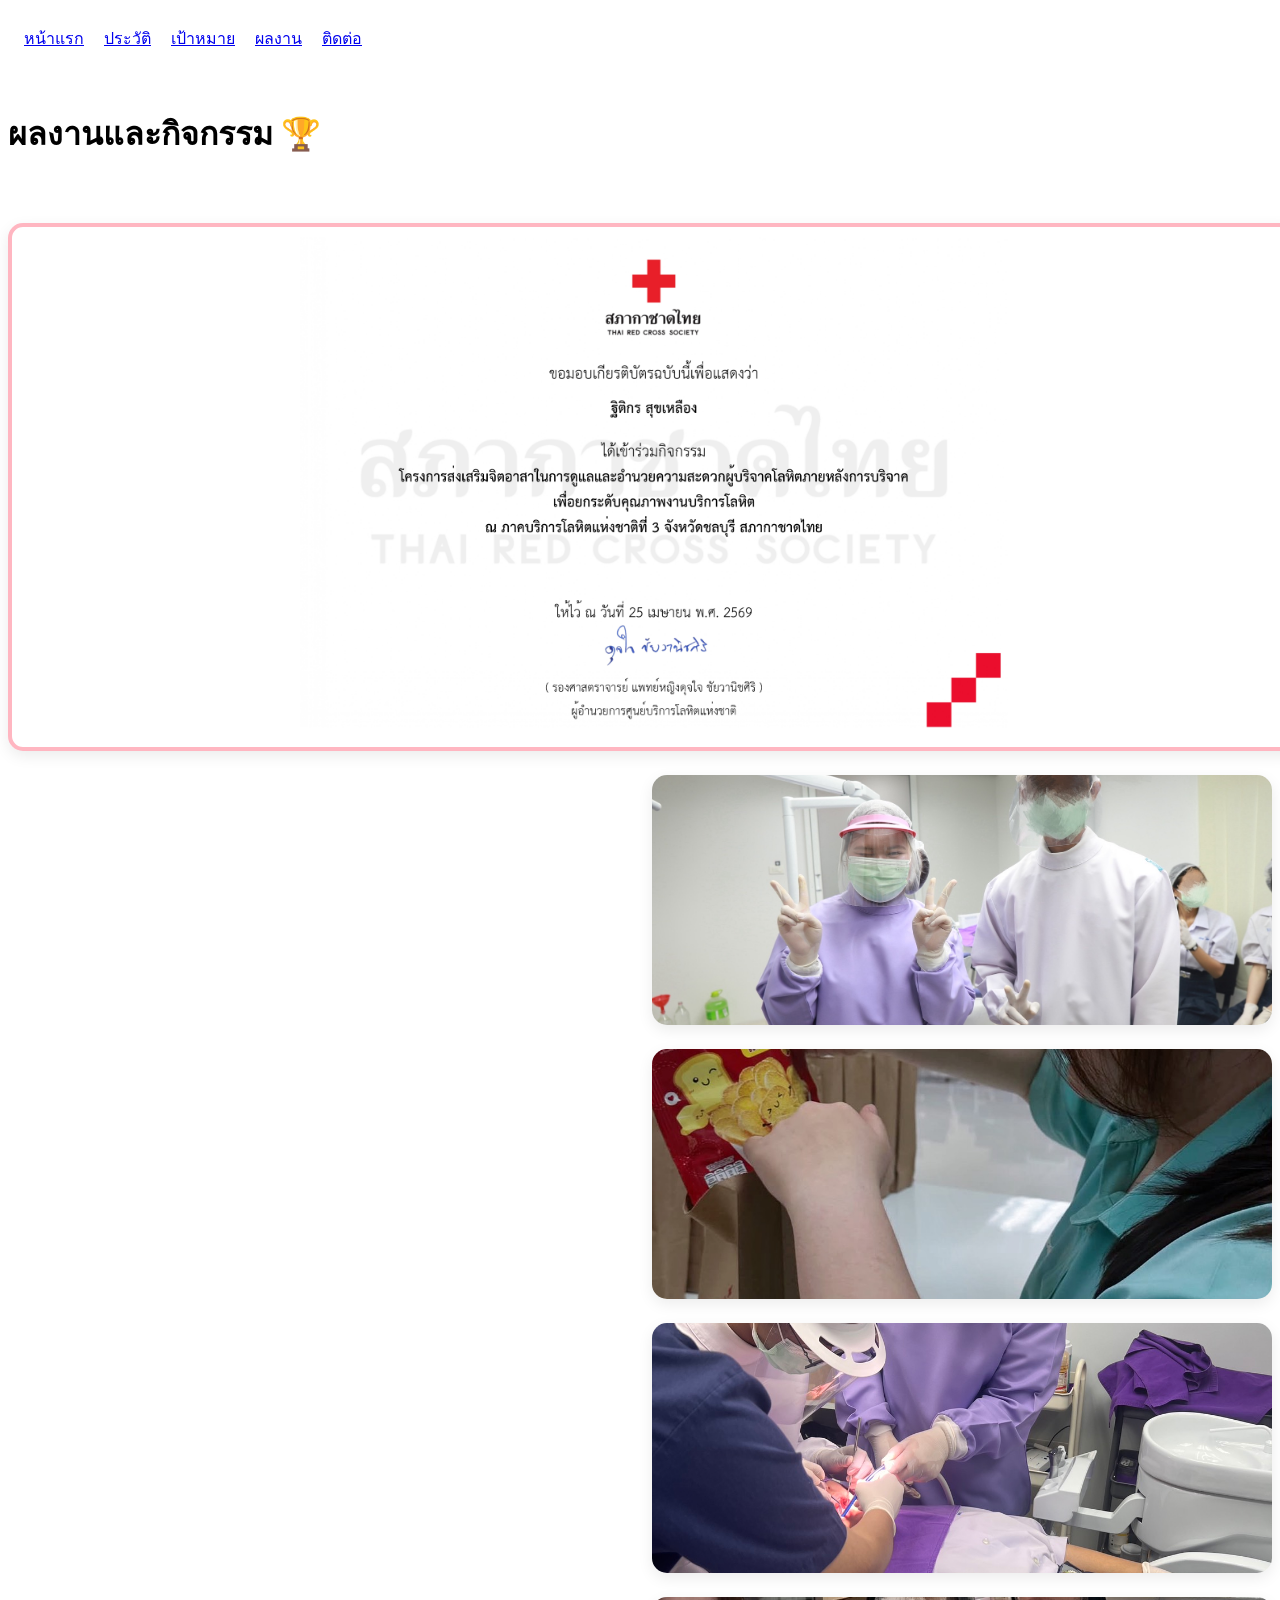
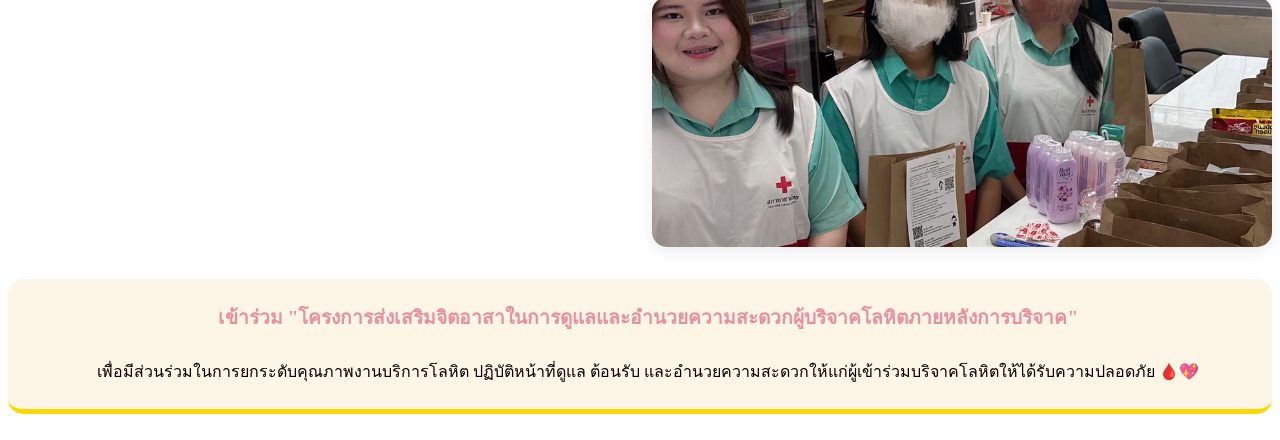
==== portfolio.html @ c0fe03cd "Update portfolio.html" ====
<!DOCTYPE html>
<html lang="th">
<head>
    <meta charset="UTF-8">
    <meta name="viewport" content="width=device-width, initial-scale=1.0">
    <title>Portfolio - ผลงาน</title>
    <link rel="stylesheet" href="style.css">
</head>
<body>
    
<nav>
    <a href="index.html" id="nav-index">หน้าแรก</a>
    <a href="profile.html" id="nav-profile">ประวัติ</a>
    <a href="goals.html" id="nav-goals">เป้าหมาย</a>
    <a href="portfolio.html" id="nav-portfolio">ผลงาน</a>
    <a href="contact.html" id="nav-contact">ติดต่อ</a>
</nav>
<script>
    const currentPage = window.location.pathname.split("/").pop() || "index.html";
    if(currentPage.includes("index")) document.getElementById("nav-index").classList.add("active");
    if(currentPage.includes("profile")) document.getElementById("nav-profile").classList.add("active");
    if(currentPage.includes("goals")) document.getElementById("nav-goals").classList.add("active");
    if(currentPage.includes("portfolio")) document.getElementById("nav-portfolio").classList.add("active");
    if(currentPage.includes("contact")) document.getElementById("nav-contact").classList.add("active");
</script>

    <div class="container animate-pop">
        
<h1 class="animate-fade-up">ผลงานและกิจกรรม 🏆</h1>
<div class="gallery">
    <!-- เน้นภาพเกียรติบัตรโดยใช้ class cert-img -->
    <img src="ฐิติกร สุขเหลือง.jpg" alt="Certificate" class="animate-fade-up delay-1 cert-img" title="เกียรติบัตร">
    
    <img src="S__42901515_0.jpg" alt="Work 2" class="animate-fade-up delay-2">
    <img src="S__42901516_0.jpg" alt="Work 3" class="animate-fade-up delay-3">
    <img src="S__42901517_0.jpg" alt="Work 4" class="animate-fade-up delay-4">
    <img src="S__42901513.jpg" alt="Work 4" class="animate-fade-up delay-4">
</div>

<div class="desc-box animate-fade-up delay-4">
    <strong style="color: #e88fa1; font-size: 1.2rem;">เข้าร่วม "โครงการส่งเสริมจิตอาสาในการดูแลและอำนวยความสะดวกผู้บริจาคโลหิตภายหลังการบริจาค"</strong><br><br>
    เพื่อมีส่วนร่วมในการยกระดับคุณภาพงานบริการโลหิต ปฏิบัติหน้าที่ดูแล ต้อนรับ และอำนวยความสะดวกให้แก่ผู้เข้าร่วมบริจาคโลหิตให้ได้รับความปลอดภัย 🩸💖
</div>

    </div>
</body>
</html>
---- style.css ----
/* Portfolio */
.gallery {
    display: grid;
    grid-template-columns: repeat(2, 1fr); /* ล็อคให้แบ่ง 2 คอลัมน์เท่ากัน */
    gap: 1.5rem;
    margin-bottom: 2rem;
}

.gallery img {
    width: 100%;
    height: 250px; /* ปรับความสูงคงที่เพื่อให้รูปในตาราง 4 ช่องเท่ากันสวยงาม */
    object-fit: cover;
    border-radius: 15px;
    transition: all 0.4s ease;
    box-shadow: 0 5px 15px rgba(0,0,0,0.08);
    cursor: pointer;
}

.gallery img:hover {
    transform: scale(1.05);
    z-index: 10;
    box-shadow: 0 15px 30px rgba(255, 182, 193, 0.4);
}

.desc-box {
    background: #fdf5e6;
    padding: 1.5rem;
    border-radius: 15px;
    text-align: center;
    line-height: 1.6;
    border-bottom: 5px solid #ffd700;
}

/* Certificate image highlight */
.cert-img {
    grid-column: 1 / -1; /* สั่งให้รูปเกียรติบัตรยืดกินพื้นที่เต็ม 2 คอลัมน์ด้านบน */
    height: auto !important;
    max-height: 500px;
    object-fit: contain !important;
    border: 4px solid #ffb6c1;
    background-color: #fff;
    padding: 10px;
}
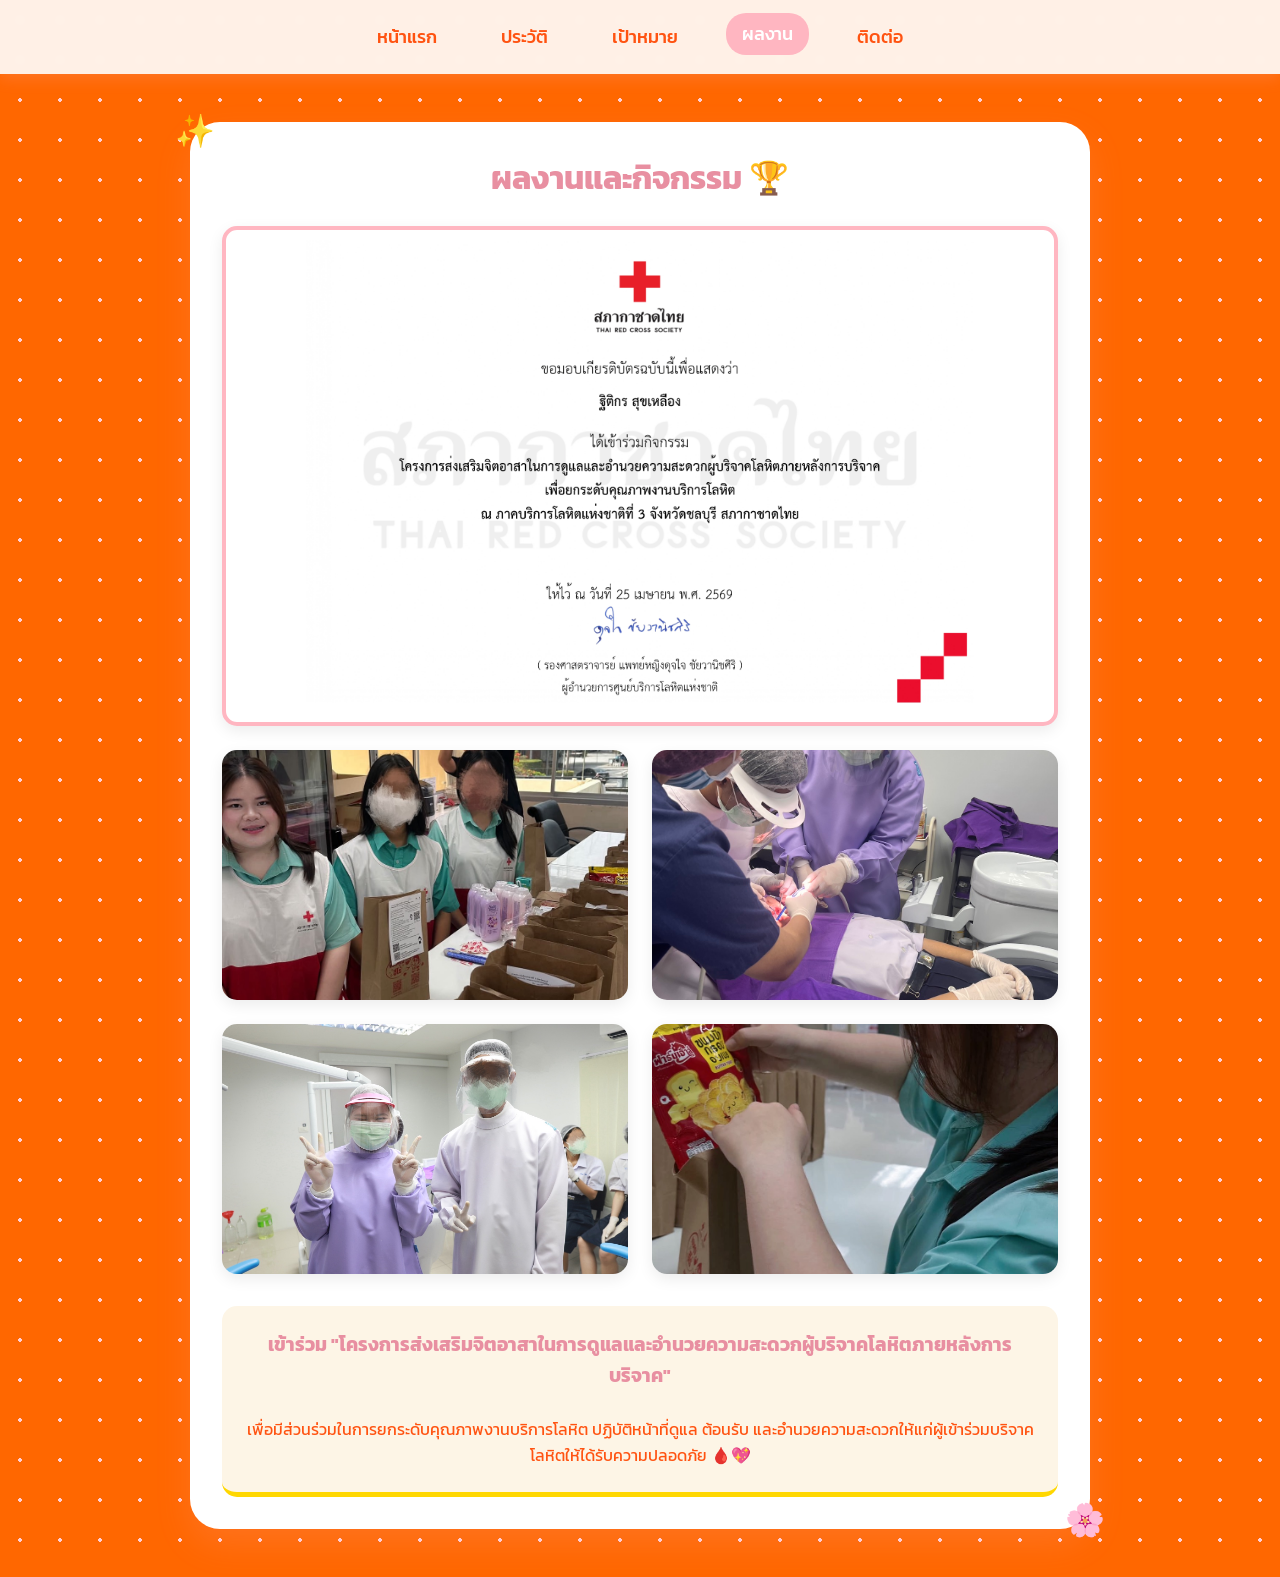
==== commit 6bd6fc12: "Update portfolio.html" ====
--- a/portfolio.html
+++ b/portfolio.html
@@ -1,47 +1,222 @@
 <!DOCTYPE html>
 <html lang="th">
 <head>
-    <meta charset="UTF-8">
-    <meta name="viewport" content="width=device-width, initial-scale=1.0">
-    <title>Portfolio - ผลงาน</title>
-    <link rel="stylesheet" href="style.css">
+    <meta charset="UTF-8">
+    <meta name="viewport" content="width=device-width, initial-scale=1.0">
+    <title>Portfolio - ผลงาน</title>
+    <style>
+        @import url('https://fonts.googleapis.com/css2?family=Kanit:wght@300;400;500;600&display=swap');
+
+        :root {
+            --bg-color: #ff6700;
+            --primary-color: #ffb6c1;
+            --text-color: #ff5311;
+            --card-bg: #ffffff;
+        }
+
+        * {
+            margin: 0;
+            padding: 0;
+            box-sizing: border-box;
+            font-family: 'Kanit', sans-serif;
+        }
+
+        body {
+            background-color: var(--bg-color);
+            color: var(--text-color);
+            display: flex;
+            flex-direction: column;
+            min-height: 100vh;
+            overflow-x: hidden;
+            background-image: radial-gradient(#ffced6 2px, transparent 2px);
+            background-size: 40px 40px;
+        }
+
+        /* Navigation */
+        nav {
+            background-color: rgba(255, 255, 255, 0.9);
+            padding: 1rem 0;
+            position: sticky;
+            top: 0;
+            z-index: 100;
+            box-shadow: 0 4px 15px rgba(255, 182, 193, 0.2);
+            display: flex;
+            justify-content: center;
+            gap: 2rem;
+            backdrop-filter: blur(5px);
+        }
+
+        nav a {
+            text-decoration: none;
+            color: var(--text-color);
+            font-weight: 500;
+            font-size: 1.1rem;
+            padding: 0.5rem 1rem;
+            border-radius: 20px;
+            transition: all 0.3s ease;
+            position: relative;
+        }
+
+        nav a:hover, nav a.active {
+            background-color: var(--primary-color);
+            color: white;
+            transform: translateY(-3px);
+        }
+
+        /* Animations */
+        @keyframes fadeInUp {
+            from { opacity: 0; transform: translateY(30px); }
+            to { opacity: 1; transform: translateY(0); }
+        }
+
+        @keyframes float {
+            0% { transform: translateY(0px); }
+            50% { transform: translateY(-15px); }
+            100% { transform: translateY(0px); }
+        }
+
+        @keyframes popIn {
+            0% { opacity: 0; transform: scale(0.8); }
+            100% { opacity: 1; transform: scale(1); }
+        }
+
+        .animate-fade-up {
+            animation: fadeInUp 1s ease-out forwards;
+            opacity: 0;
+        }
+
+        .animate-pop {
+            animation: popIn 0.8s cubic-bezier(0.175, 0.885, 0.32, 1.275) forwards;
+            opacity: 0;
+        }
+
+        .delay-1 { animation-delay: 0.2s; }
+        .delay-2 { animation-delay: 0.4s; }
+        .delay-3 { animation-delay: 0.6s; }
+        .delay-4 { animation-delay: 0.8s; }
+
+        /* Main Container */
+        .container {
+            max-width: 900px;
+            margin: 3rem auto;
+            padding: 2rem;
+            background: var(--card-bg);
+            border-radius: 30px;
+            box-shadow: 0 15px 35px rgba(255, 182, 193, 0.15);
+            flex-grow: 1;
+            position: relative;
+        }
+
+        .container::before {
+            content: '✨';
+            position: absolute;
+            top: -15px;
+            left: -15px;
+            font-size: 2rem;
+            animation: float 3s infinite;
+        }
+
+        .container::after {
+            content: '🌸';
+            position: absolute;
+            bottom: -15px;
+            right: -15px;
+            font-size: 2rem;
+            animation: float 3s infinite reverse;
+        }
+
+        h1 {
+            color: #e88fa1;
+            margin-bottom: 1.5rem;
+            text-align: center;
+        }
+
+        /* Portfolio Gallery - 2 Columns */
+        .gallery {
+            display: grid;
+            grid-template-columns: repeat(2, 1fr);
+            gap: 1.5rem;
+            margin-bottom: 2rem;
+        }
+
+        .gallery img {
+            width: 100%;
+            height: 250px;
+            object-fit: cover;
+            border-radius: 15px;
+            transition: all 0.4s ease;
+            box-shadow: 0 5px 15px rgba(0,0,0,0.08);
+            cursor: pointer;
+        }
+
+        .gallery img:hover {
+            transform: scale(1.05);
+            z-index: 10;
+            box-shadow: 0 15px 30px rgba(255, 182, 193, 0.4);
+        }
+
+        /* Certificate Top Image */
+        .cert-img {
+            grid-column: 1 / -1;
+            height: auto !important;
+            max-height: 500px;
+            object-fit: contain !important;
+            border: 4px solid #ffb6c1;
+            background-color: #fff;
+            padding: 10px;
+        }
+
+        .desc-box {
+            background: #fdf5e6;
+            padding: 1.5rem;
+            border-radius: 15px;
+            text-align: center;
+            line-height: 1.6;
+            border-bottom: 5px solid #ffd700;
+        }
+    </style>
 </head>
 <body>
-    
+    
 <nav>
-    <a href="index.html" id="nav-index">หน้าแรก</a>
-    <a href="profile.html" id="nav-profile">ประวัติ</a>
-    <a href="goals.html" id="nav-goals">เป้าหมาย</a>
-    <a href="portfolio.html" id="nav-portfolio">ผลงาน</a>
-    <a href="contact.html" id="nav-contact">ติดต่อ</a>
+    <a href="index.html" id="nav-index">หน้าแรก</a>
+    <a href="profile.html" id="nav-profile">ประวัติ</a>
+    <a href="goals.html" id="nav-goals">เป้าหมาย</a>
+    <a href="portfolio.html" id="nav-portfolio">ผลงาน</a>
+    <a href="contact.html" id="nav-contact">ติดต่อ</a>
 </nav>
 <script>
-    const currentPage = window.location.pathname.split("/").pop() || "index.html";
-    if(currentPage.includes("index")) document.getElementById("nav-index").classList.add("active");
-    if(currentPage.includes("profile")) document.getElementById("nav-profile").classList.add("active");
-    if(currentPage.includes("goals")) document.getElementById("nav-goals").classList.add("active");
-    if(currentPage.includes("portfolio")) document.getElementById("nav-portfolio").classList.add("active");
-    if(currentPage.includes("contact")) document.getElementById("nav-contact").classList.add("active");
+    const currentPage = window.location.pathname.split("/").pop() || "index.html";
+    if(currentPage.includes("index")) document.getElementById("nav-index").classList.add("active");
+    if(currentPage.includes("profile")) document.getElementById("nav-profile").classList.add("active");
+    if(currentPage.includes("goals")) document.getElementById("nav-goals").classList.add("active");
+    if(currentPage.includes("portfolio")) document.getElementById("nav-portfolio").classList.add("active");
+    if(currentPage.includes("contact")) document.getElementById("nav-contact").classList.add("active");
 </script>
 
-    <div class="container animate-pop">
-        
-<h1 class="animate-fade-up">ผลงานและกิจกรรม 🏆</h1>
-<div class="gallery">
-    <!-- เน้นภาพเกียรติบัตรโดยใช้ class cert-img -->
-    <img src="ฐิติกร สุขเหลือง.jpg" alt="Certificate" class="animate-fade-up delay-1 cert-img" title="เกียรติบัตร">
-    
-    <img src="S__42901515_0.jpg" alt="Work 2" class="animate-fade-up delay-2">
-    <img src="S__42901516_0.jpg" alt="Work 3" class="animate-fade-up delay-3">
-    <img src="S__42901517_0.jpg" alt="Work 4" class="animate-fade-up delay-4">
-    <img src="S__42901513.jpg" alt="Work 4" class="animate-fade-up delay-4">
-</div>
-
-<div class="desc-box animate-fade-up delay-4">
-    <strong style="color: #e88fa1; font-size: 1.2rem;">เข้าร่วม "โครงการส่งเสริมจิตอาสาในการดูแลและอำนวยความสะดวกผู้บริจาคโลหิตภายหลังการบริจาค"</strong><br><br>
-    เพื่อมีส่วนร่วมในการยกระดับคุณภาพงานบริการโลหิต ปฏิบัติหน้าที่ดูแล ต้อนรับ และอำนวยความสะดวกให้แก่ผู้เข้าร่วมบริจาคโลหิตให้ได้รับความปลอดภัย 🩸💖
-</div>
-
-    </div>
+    <div class="container animate-pop">
+        <h1 class="animate-fade-up">ผลงานและกิจกรรม 🏆</h1>
+        <div class="gallery">
+            <!-- 1. เกียรติบัตร (แถวบนสุด กว้างเต็ม) -->
+            <img src="ฐิติกร สุขเหลือง.jpg" alt="Certificate" class="animate-fade-up delay-1 cert-img" title="เกียรติบัตร">
+            
+            <!-- 2. ซ้ายบน -->
+            <img src="S__42901513.jpg" alt="Work 1" class="animate-fade-up delay-2">
+            
+            <!-- 3. ขวาบน -->
+            <img src="S__42901517_0.jpg" alt="Work 2" class="animate-fade-up delay-3">
+            
+            <!-- 4. ซ้ายล่าง -->
+            <img src="S__42901515_0.jpg" alt="Work 3" class="animate-fade-up delay-4">
+            
+            <!-- 5. ขวาล่าง -->
+            <img src="S__42901516_0.jpg" alt="Work 4" class="animate-fade-up delay-4">
+        </div>
+
+        <div class="desc-box animate-fade-up delay-4">
+            <strong style="color: #e88fa1; font-size: 1.2rem;">เข้าร่วม "โครงการส่งเสริมจิตอาสาในการดูแลและอำนวยความสะดวกผู้บริจาคโลหิตภายหลังการบริจาค"</strong><br><br>
+            เพื่อมีส่วนร่วมในการยกระดับคุณภาพงานบริการโลหิต ปฏิบัติหน้าที่ดูแล ต้อนรับ และอำนวยความสะดวกให้แก่ผู้เข้าร่วมบริจาคโลหิตให้ได้รับความปลอดภัย 🩸💖
+        </div>
+    </div>
 </body>
 </html>
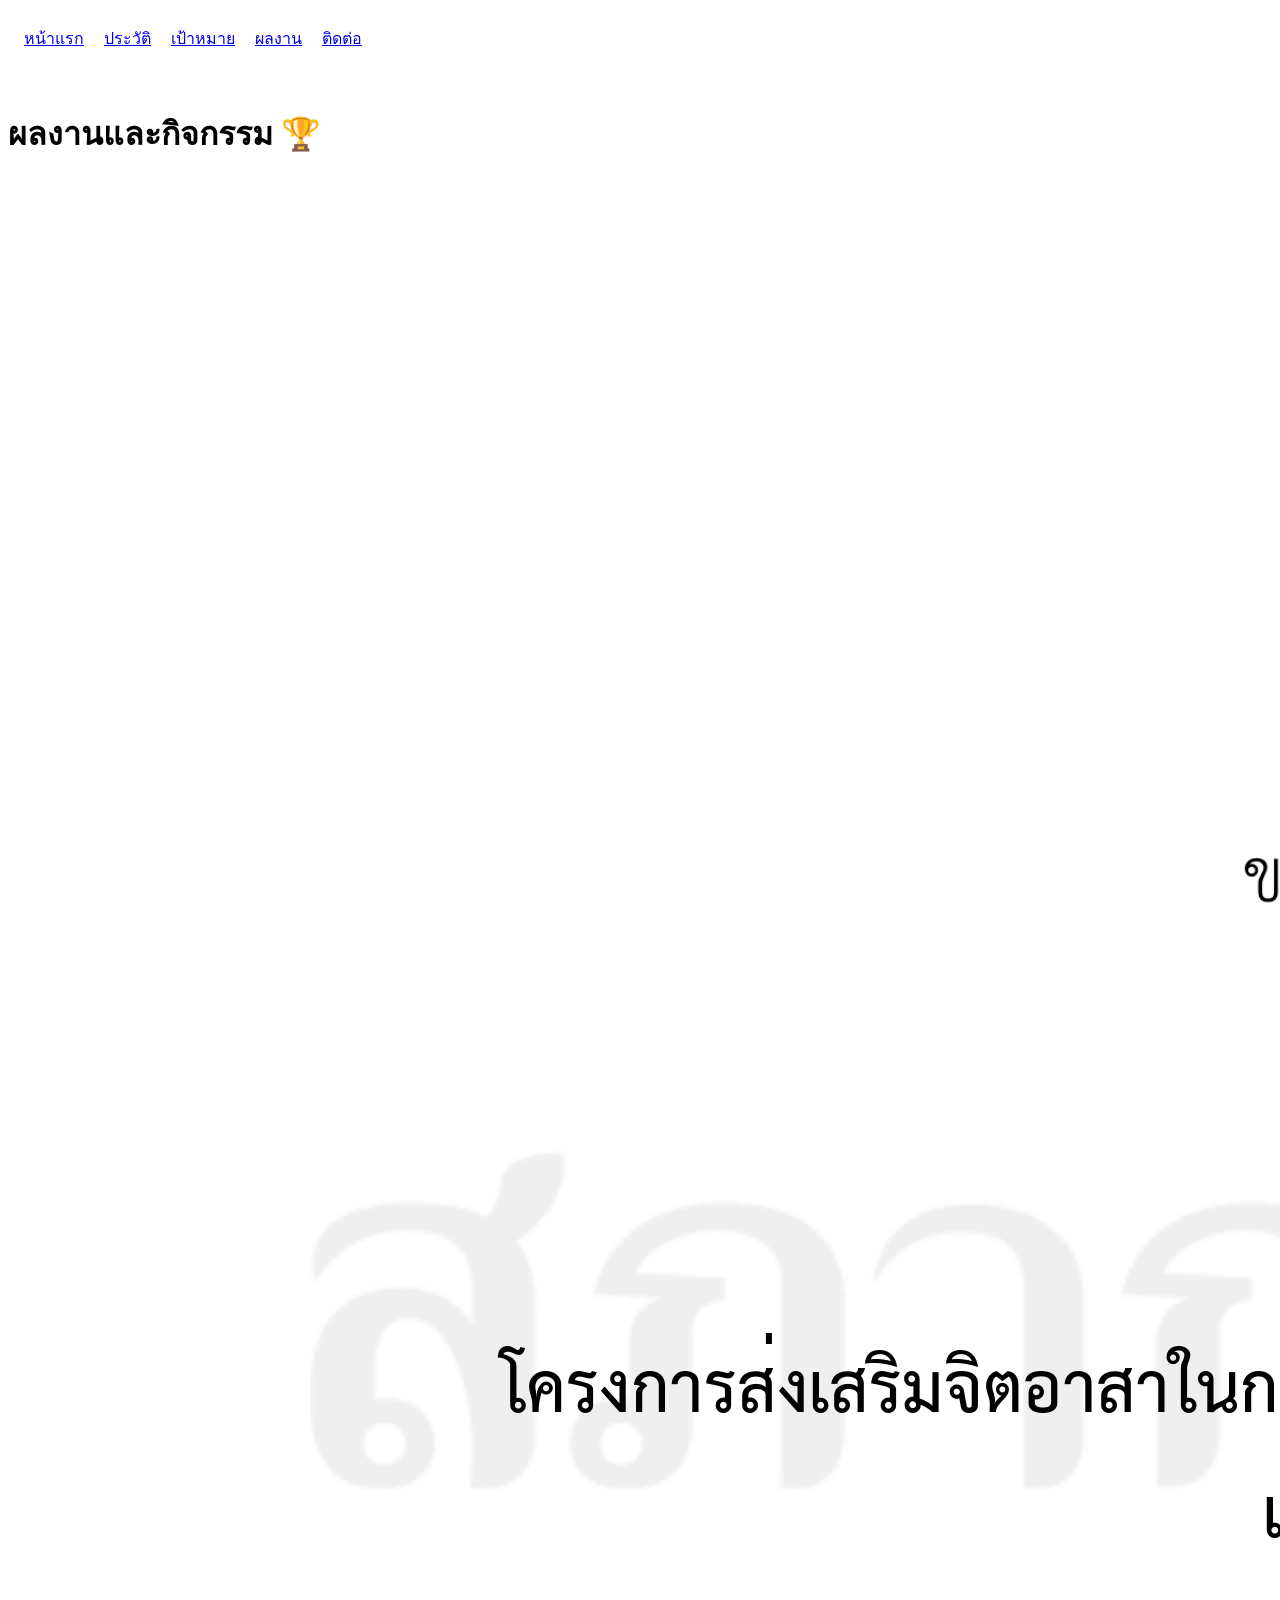
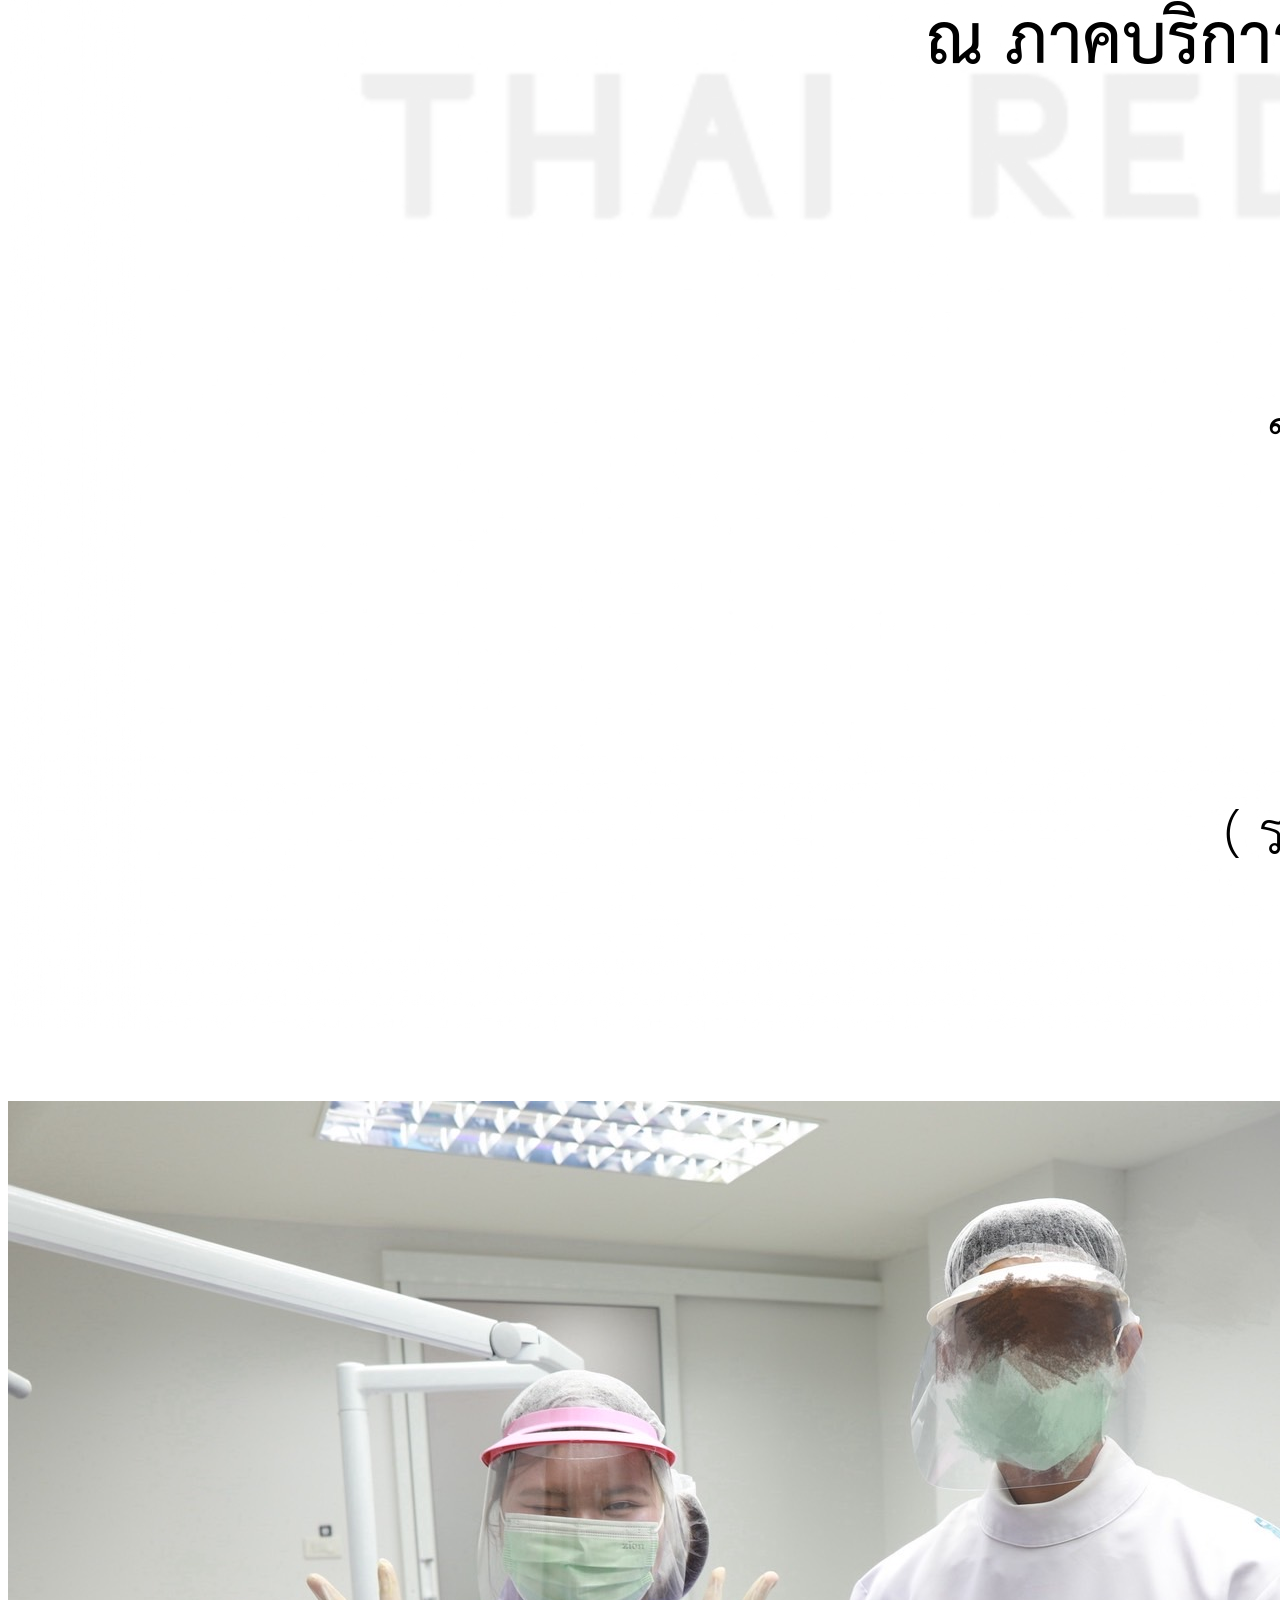
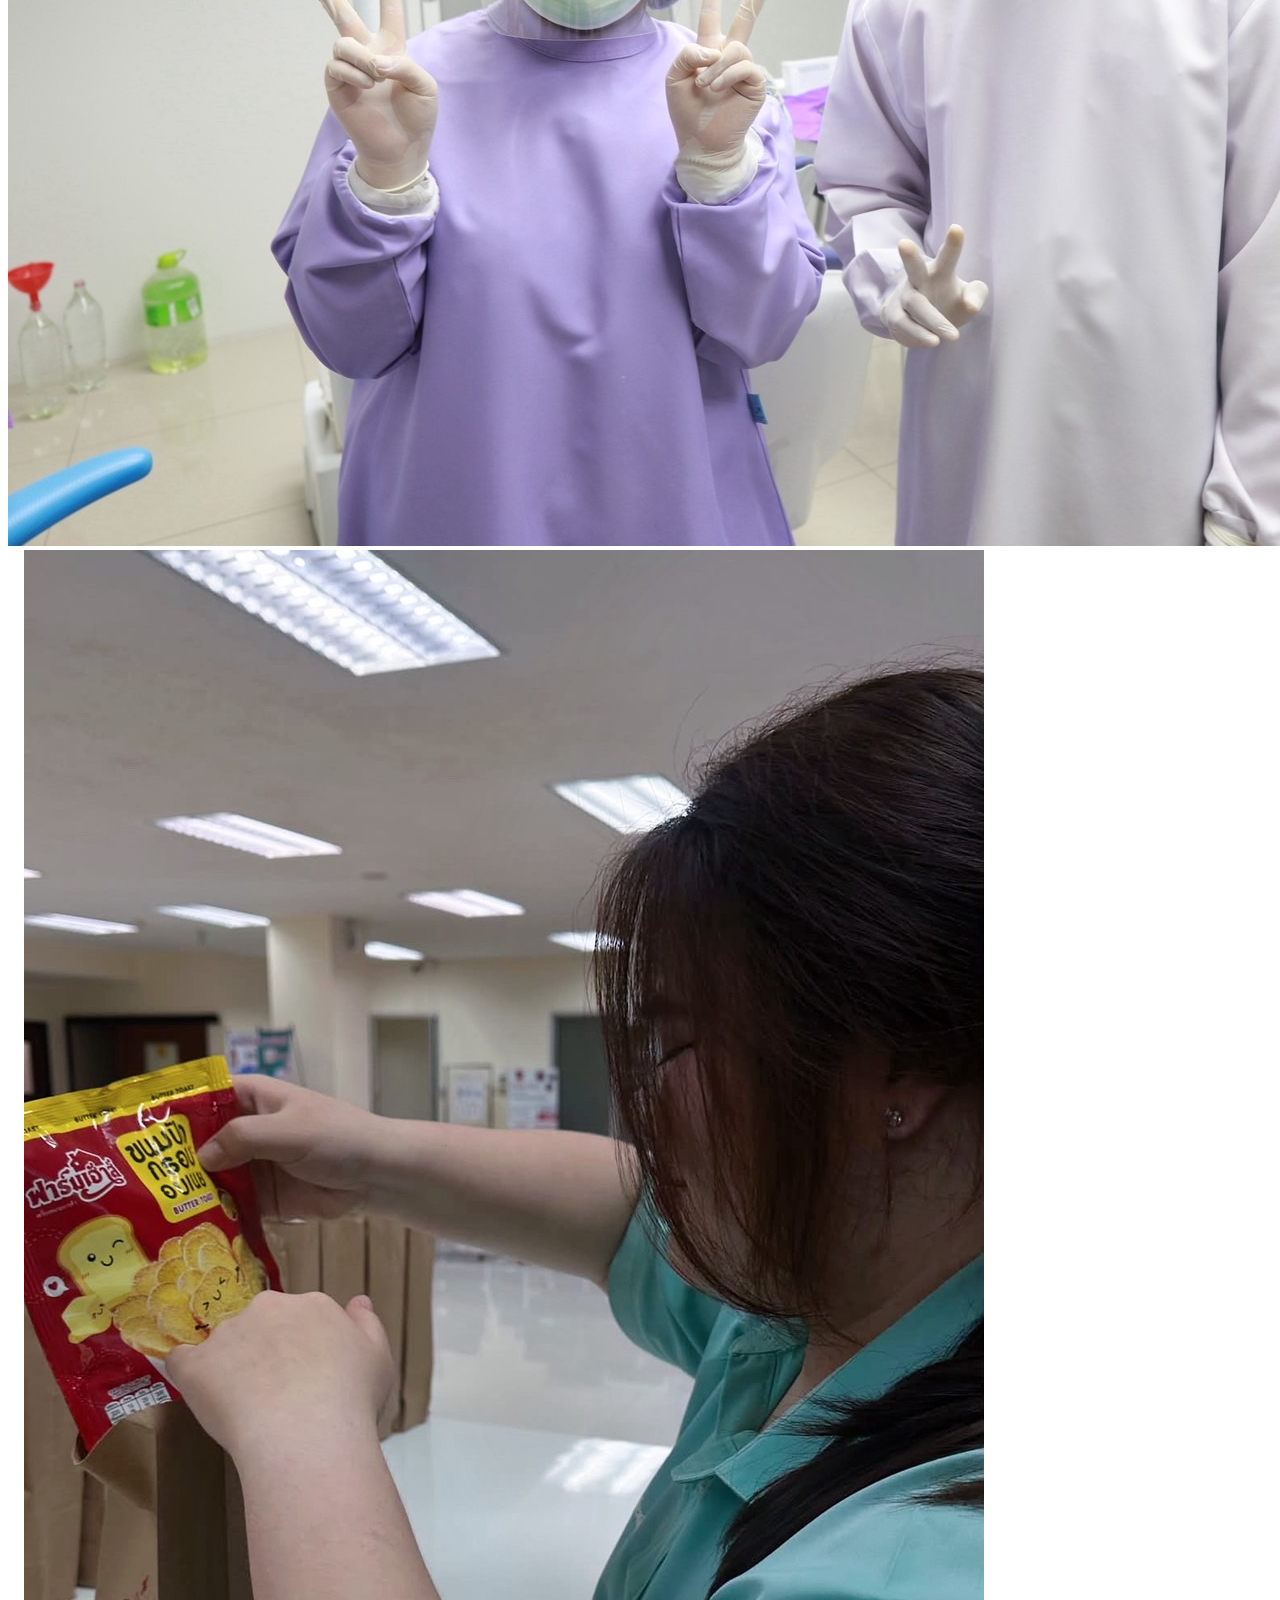
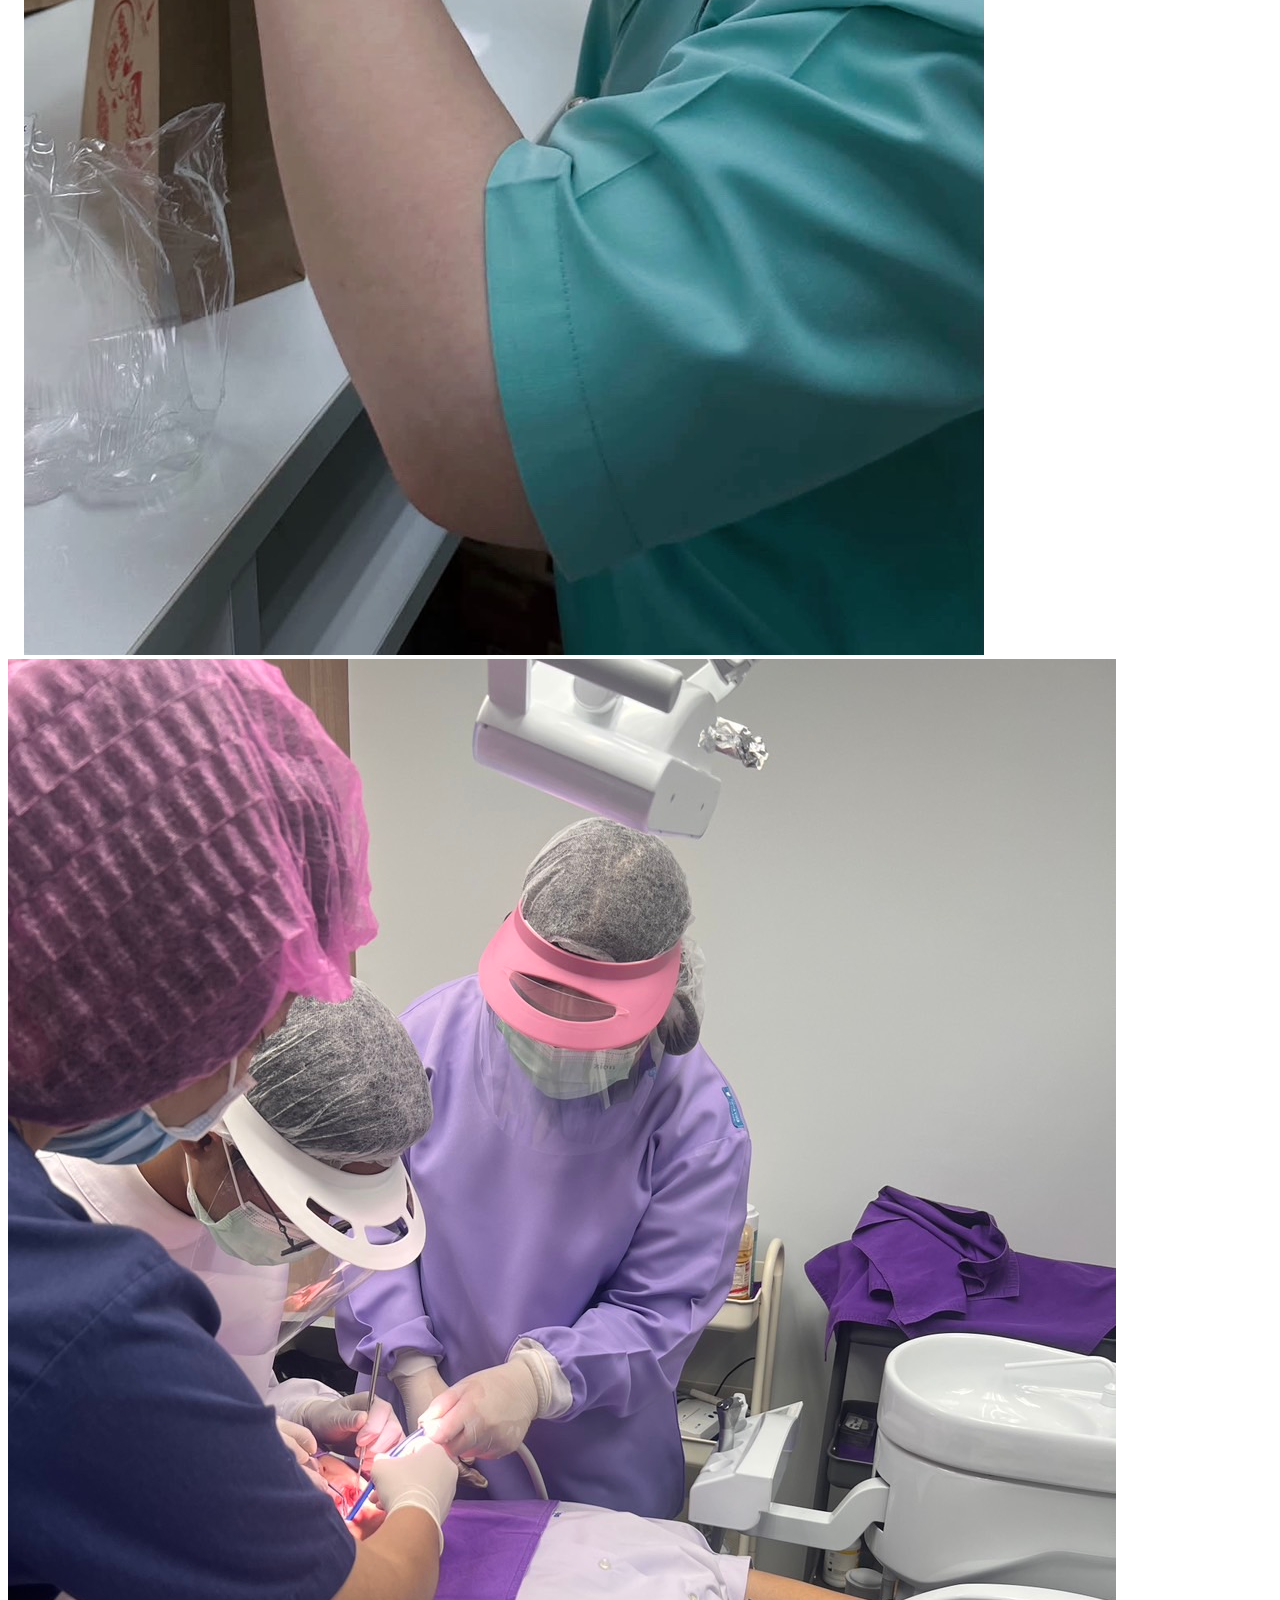
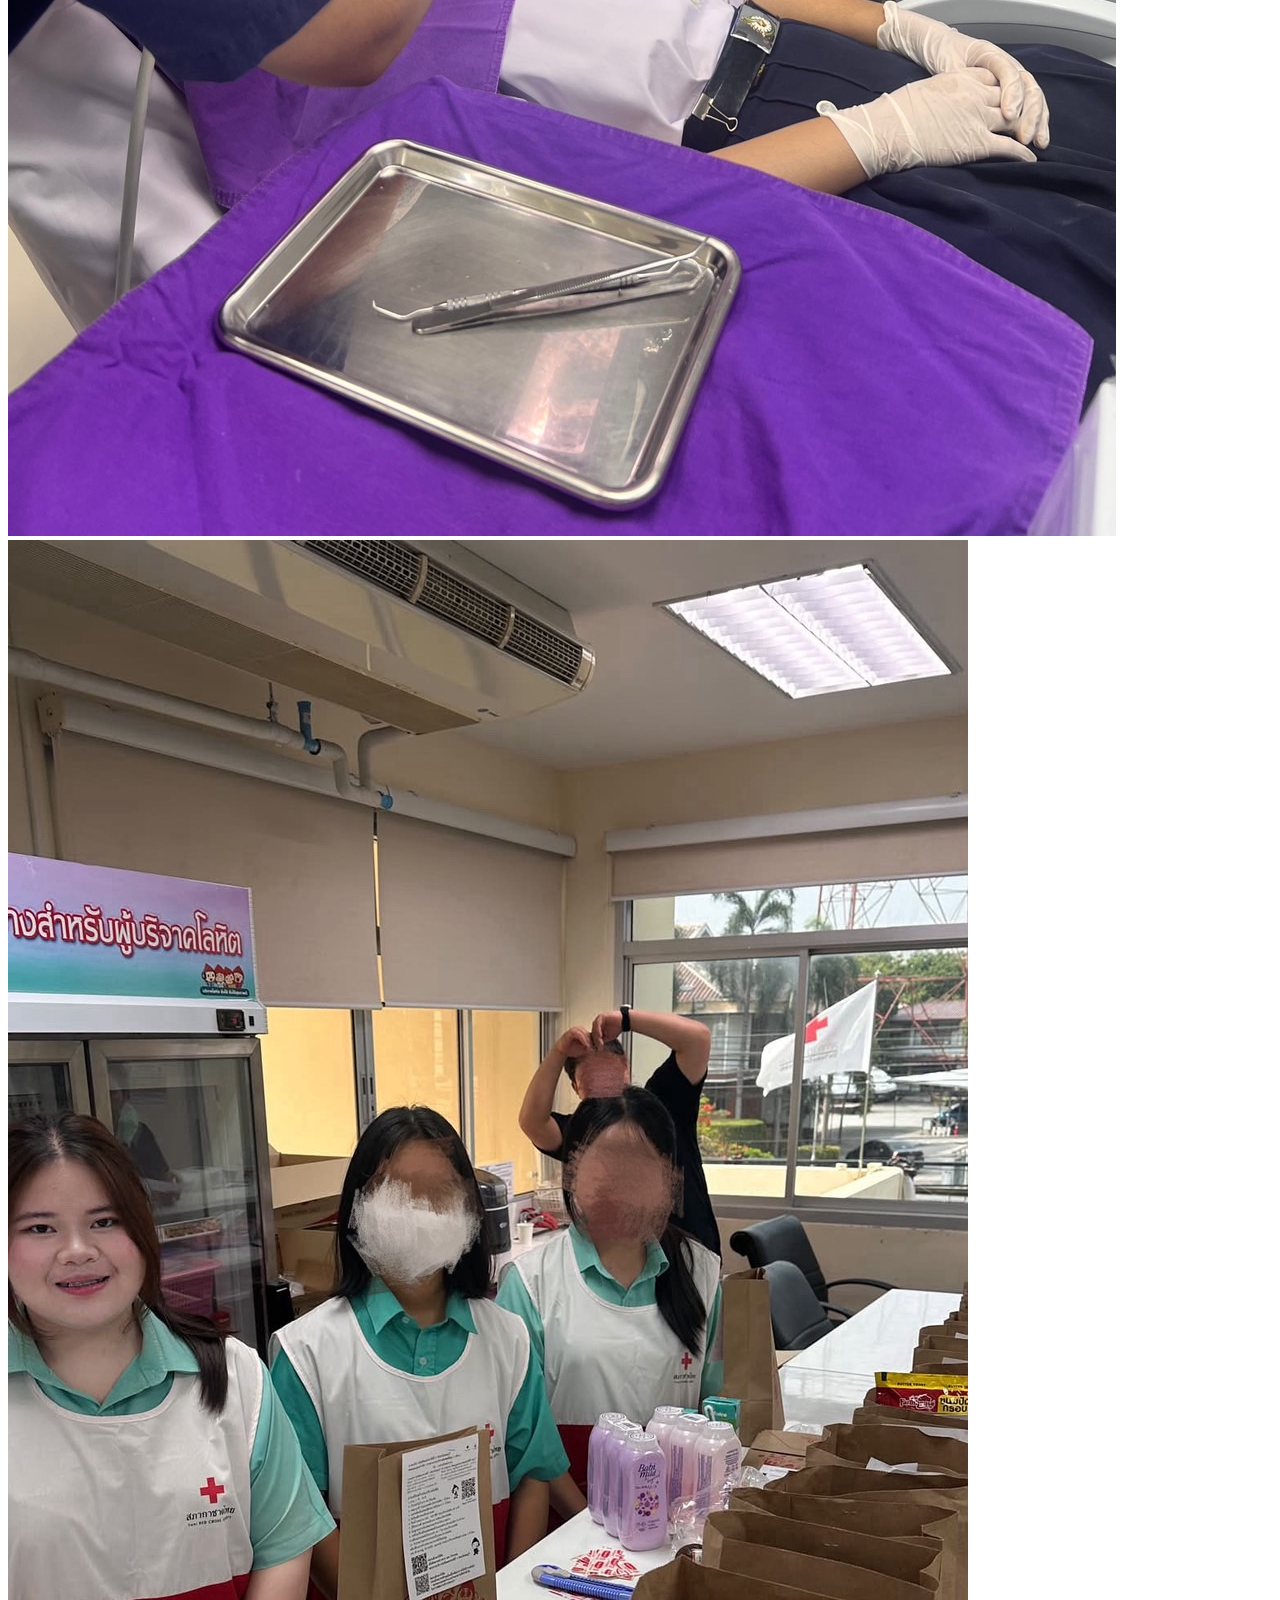
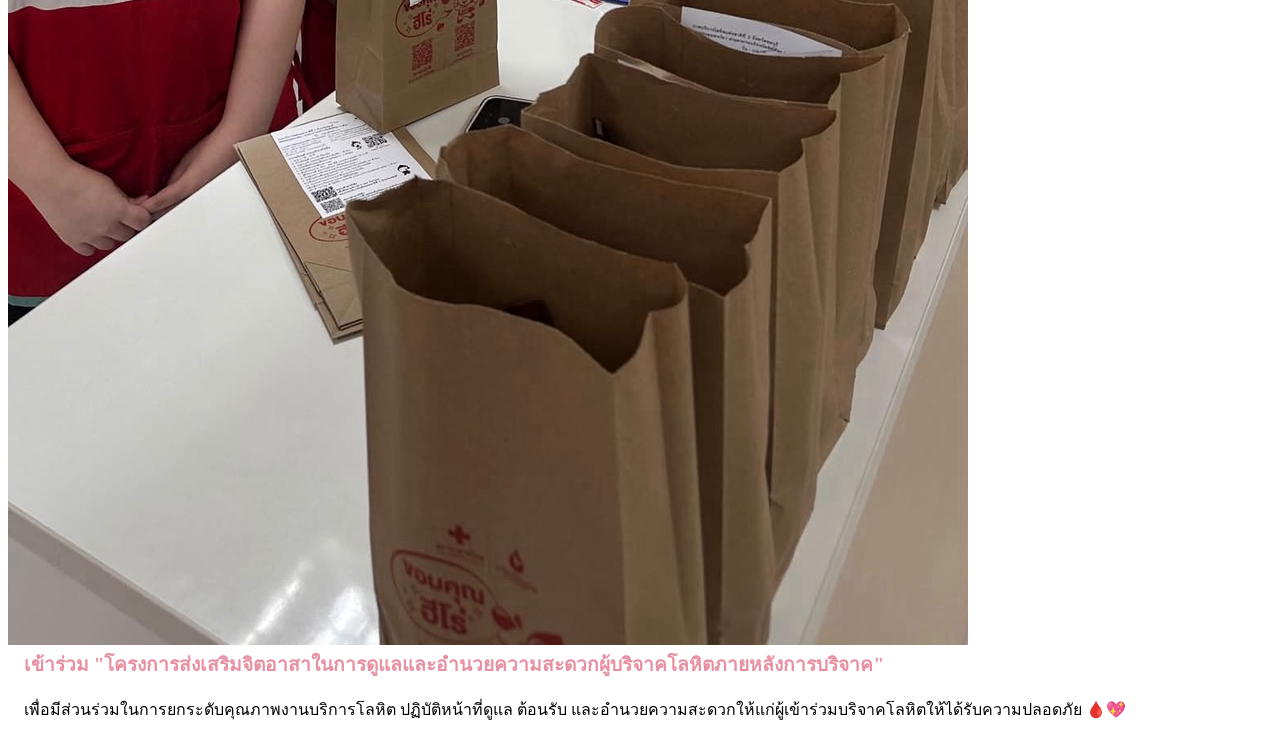
==== commit fdbc0206: "Update portfolio.html" ====
--- a/portfolio.html
+++ b/portfolio.html
@@ -1,222 +1,47 @@
 <!DOCTYPE html>
 <html lang="th">
 <head>
-    <meta charset="UTF-8">
-    <meta name="viewport" content="width=device-width, initial-scale=1.0">
-    <title>Portfolio - ผลงาน</title>
-    <style>
-        @import url('https://fonts.googleapis.com/css2?family=Kanit:wght@300;400;500;600&display=swap');
-
-        :root {
-            --bg-color: #ff6700;
-            --primary-color: #ffb6c1;
-            --text-color: #ff5311;
-            --card-bg: #ffffff;
-        }
-
-        * {
-            margin: 0;
-            padding: 0;
-            box-sizing: border-box;
-            font-family: 'Kanit', sans-serif;
-        }
-
-        body {
-            background-color: var(--bg-color);
-            color: var(--text-color);
-            display: flex;
-            flex-direction: column;
-            min-height: 100vh;
-            overflow-x: hidden;
-            background-image: radial-gradient(#ffced6 2px, transparent 2px);
-            background-size: 40px 40px;
-        }
-
-        /* Navigation */
-        nav {
-            background-color: rgba(255, 255, 255, 0.9);
-            padding: 1rem 0;
-            position: sticky;
-            top: 0;
-            z-index: 100;
-            box-shadow: 0 4px 15px rgba(255, 182, 193, 0.2);
-            display: flex;
-            justify-content: center;
-            gap: 2rem;
-            backdrop-filter: blur(5px);
-        }
-
-        nav a {
-            text-decoration: none;
-            color: var(--text-color);
-            font-weight: 500;
-            font-size: 1.1rem;
-            padding: 0.5rem 1rem;
-            border-radius: 20px;
-            transition: all 0.3s ease;
-            position: relative;
-        }
-
-        nav a:hover, nav a.active {
-            background-color: var(--primary-color);
-            color: white;
-            transform: translateY(-3px);
-        }
-
-        /* Animations */
-        @keyframes fadeInUp {
-            from { opacity: 0; transform: translateY(30px); }
-            to { opacity: 1; transform: translateY(0); }
-        }
-
-        @keyframes float {
-            0% { transform: translateY(0px); }
-            50% { transform: translateY(-15px); }
-            100% { transform: translateY(0px); }
-        }
-
-        @keyframes popIn {
-            0% { opacity: 0; transform: scale(0.8); }
-            100% { opacity: 1; transform: scale(1); }
-        }
-
-        .animate-fade-up {
-            animation: fadeInUp 1s ease-out forwards;
-            opacity: 0;
-        }
-
-        .animate-pop {
-            animation: popIn 0.8s cubic-bezier(0.175, 0.885, 0.32, 1.275) forwards;
-            opacity: 0;
-        }
-
-        .delay-1 { animation-delay: 0.2s; }
-        .delay-2 { animation-delay: 0.4s; }
-        .delay-3 { animation-delay: 0.6s; }
-        .delay-4 { animation-delay: 0.8s; }
-
-        /* Main Container */
-        .container {
-            max-width: 900px;
-            margin: 3rem auto;
-            padding: 2rem;
-            background: var(--card-bg);
-            border-radius: 30px;
-            box-shadow: 0 15px 35px rgba(255, 182, 193, 0.15);
-            flex-grow: 1;
-            position: relative;
-        }
-
-        .container::before {
-            content: '✨';
-            position: absolute;
-            top: -15px;
-            left: -15px;
-            font-size: 2rem;
-            animation: float 3s infinite;
-        }
-
-        .container::after {
-            content: '🌸';
-            position: absolute;
-            bottom: -15px;
-            right: -15px;
-            font-size: 2rem;
-            animation: float 3s infinite reverse;
-        }
-
-        h1 {
-            color: #e88fa1;
-            margin-bottom: 1.5rem;
-            text-align: center;
-        }
-
-        /* Portfolio Gallery - 2 Columns */
-        .gallery {
-            display: grid;
-            grid-template-columns: repeat(2, 1fr);
-            gap: 1.5rem;
-            margin-bottom: 2rem;
-        }
-
-        .gallery img {
-            width: 100%;
-            height: 250px;
-            object-fit: cover;
-            border-radius: 15px;
-            transition: all 0.4s ease;
-            box-shadow: 0 5px 15px rgba(0,0,0,0.08);
-            cursor: pointer;
-        }
-
-        .gallery img:hover {
-            transform: scale(1.05);
-            z-index: 10;
-            box-shadow: 0 15px 30px rgba(255, 182, 193, 0.4);
-        }
-
-        /* Certificate Top Image */
-        .cert-img {
-            grid-column: 1 / -1;
-            height: auto !important;
-            max-height: 500px;
-            object-fit: contain !important;
-            border: 4px solid #ffb6c1;
-            background-color: #fff;
-            padding: 10px;
-        }
-
-        .desc-box {
-            background: #fdf5e6;
-            padding: 1.5rem;
-            border-radius: 15px;
-            text-align: center;
-            line-height: 1.6;
-            border-bottom: 5px solid #ffd700;
-        }
-    </style>
+    <meta charset="UTF-8">
+    <meta name="viewport" content="width=device-width, initial-scale=1.0">
+    <title>Portfolio - ผลงาน</title>
+    <link rel="stylesheet" href="style.css">
 </head>
 <body>
-    
+    
 <nav>
-    <a href="index.html" id="nav-index">หน้าแรก</a>
-    <a href="profile.html" id="nav-profile">ประวัติ</a>
-    <a href="goals.html" id="nav-goals">เป้าหมาย</a>
-    <a href="portfolio.html" id="nav-portfolio">ผลงาน</a>
-    <a href="contact.html" id="nav-contact">ติดต่อ</a>
+    <a href="index.html" id="nav-index">หน้าแรก</a>
+    <a href="profile.html" id="nav-profile">ประวัติ</a>
+    <a href="goals.html" id="nav-goals">เป้าหมาย</a>
+    <a href="portfolio.html" id="nav-portfolio">ผลงาน</a>
+    <a href="contact.html" id="nav-contact">ติดต่อ</a>
 </nav>
 <script>
-    const currentPage = window.location.pathname.split("/").pop() || "index.html";
-    if(currentPage.includes("index")) document.getElementById("nav-index").classList.add("active");
-    if(currentPage.includes("profile")) document.getElementById("nav-profile").classList.add("active");
-    if(currentPage.includes("goals")) document.getElementById("nav-goals").classList.add("active");
-    if(currentPage.includes("portfolio")) document.getElementById("nav-portfolio").classList.add("active");
-    if(currentPage.includes("contact")) document.getElementById("nav-contact").classList.add("active");
+    const currentPage = window.location.pathname.split("/").pop() || "index.html";
+    if(currentPage.includes("index")) document.getElementById("nav-index").classList.add("active");
+    if(currentPage.includes("profile")) document.getElementById("nav-profile").classList.add("active");
+    if(currentPage.includes("goals")) document.getElementById("nav-goals").classList.add("active");
+    if(currentPage.includes("portfolio")) document.getElementById("nav-portfolio").classList.add("active");
+    if(currentPage.includes("contact")) document.getElementById("nav-contact").classList.add("active");
 </script>
 
-    <div class="container animate-pop">
-        <h1 class="animate-fade-up">ผลงานและกิจกรรม 🏆</h1>
-        <div class="gallery">
-            <!-- 1. เกียรติบัตร (แถวบนสุด กว้างเต็ม) -->
-            <img src="ฐิติกร สุขเหลือง.jpg" alt="Certificate" class="animate-fade-up delay-1 cert-img" title="เกียรติบัตร">
-            
-            <!-- 2. ซ้ายบน -->
-            <img src="S__42901513.jpg" alt="Work 1" class="animate-fade-up delay-2">
-            
-            <!-- 3. ขวาบน -->
-            <img src="S__42901517_0.jpg" alt="Work 2" class="animate-fade-up delay-3">
-            
-            <!-- 4. ซ้ายล่าง -->
-            <img src="S__42901515_0.jpg" alt="Work 3" class="animate-fade-up delay-4">
-            
-            <!-- 5. ขวาล่าง -->
-            <img src="S__42901516_0.jpg" alt="Work 4" class="animate-fade-up delay-4">
-        </div>
+    <div class="container animate-pop">
+        
+<h1 class="animate-fade-up">ผลงานและกิจกรรม 🏆</h1>
+<div class="gallery">
+    <!-- เน้นภาพเกียรติบัตรโดยใช้ class cert-img -->
+    <img src="ฐิติกร สุขเหลือง.jpg" alt="Certificate" class="animate-fade-up delay-1 cert-img" title="เกียรติบัตร">
+    
+    <img src="S__42901515_0.jpg" alt="Work 2" class="animate-fade-up delay-2">
+    <img src="S__42901516_0.jpg" alt="Work 3" class="animate-fade-up delay-3">
+    <img src="S__42901517_0.jpg" alt="Work 4" class="animate-fade-up delay-4">
+    <img src="S__42901513.jpg" alt="Work 4" class="animate-fade-up delay-4">
+</div>
 
-        <div class="desc-box animate-fade-up delay-4">
-            <strong style="color: #e88fa1; font-size: 1.2rem;">เข้าร่วม "โครงการส่งเสริมจิตอาสาในการดูแลและอำนวยความสะดวกผู้บริจาคโลหิตภายหลังการบริจาค"</strong><br><br>
-            เพื่อมีส่วนร่วมในการยกระดับคุณภาพงานบริการโลหิต ปฏิบัติหน้าที่ดูแล ต้อนรับ และอำนวยความสะดวกให้แก่ผู้เข้าร่วมบริจาคโลหิตให้ได้รับความปลอดภัย 🩸💖
-        </div>
-    </div>
+<div class="desc-box animate-fade-up delay-4">
+    <strong style="color: #e88fa1; font-size: 1.2rem;">เข้าร่วม "โครงการส่งเสริมจิตอาสาในการดูแลและอำนวยความสะดวกผู้บริจาคโลหิตภายหลังการบริจาค"</strong><br><br>
+    เพื่อมีส่วนร่วมในการยกระดับคุณภาพงานบริการโลหิต ปฏิบัติหน้าที่ดูแล ต้อนรับ และอำนวยความสะดวกให้แก่ผู้เข้าร่วมบริจาคโลหิตให้ได้รับความปลอดภัย 🩸💖
+</div>
+
+    </div>
 </body>
 </html>
--- a/style.css
+++ b/style.css
@@ -0,0 +1,308 @@
+@import url('https://fonts.googleapis.com/css2?family=Kanit:wght@300;400;500;600&display=swap');
+
+:root {
+    --bg-color: #ff6700;
+    --primary-color: #ffb6c1;
+    --text-color: #ff5311;
+    --card-bg: #ffffff;
+}
+
+* {
+    margin: 0;
+    padding: 0;
+    box-sizing: border-box;
+    font-family: 'Kanit', sans-serif;
+}
+
+body {
+    background-color: var(--bg-color);
+    color: var(--text-color);
+    display: flex;
+    flex-direction: column;
+    min-height: 100vh;
+    overflow-x: hidden;
+    background-image: radial-gradient(#ffced6 2px, transparent 2px);
+    background-size: 40px 40px;
+}
+
+/* Navigation */
+nav {
+    background-color: rgba(255, 255, 255, 0.9);
+    padding: 1rem 0;
+    position: sticky;
+    top: 0;
+    z-index: 100;
+    box-shadow: 0 4px 15px rgba(255, 182, 193, 0.2);
+    display: flex;
+    justify-content: center;
+    gap: 2rem;
+    backdrop-filter: blur(5px);
+}
+
+nav a {
+    text-decoration: none;
+    color: var(--text-color);
+    font-weight: 500;
+    font-size: 1.1rem;
+    padding: 0.5rem 1rem;
+    border-radius: 20px;
+    transition: all 0.3s ease;
+    position: relative;
+}
+
+nav a:hover, nav a.active {
+    background-color: var(--primary-color);
+    color: white;
+    transform: translateY(-3px);
+}
+
+/* Animations */
+@keyframes fadeInUp {
+    from {
+        opacity: 0;
+        transform: translateY(30px);
+    }
+    to {
+        opacity: 1;
+        transform: translateY(0);
+    }
+}
+
+@keyframes float {
+    0% { transform: translateY(0px); }
+    50% { transform: translateY(-15px); }
+    100% { transform: translateY(0px); }
+}
+
+@keyframes popIn {
+    0% { opacity: 0; transform: scale(0.8); }
+    100% { opacity: 1; transform: scale(1); }
+}
+
+@keyframes wobble {
+    0%, 100% { transform: rotate(0deg); }
+    25% { transform: rotate(-3deg); }
+    75% { transform: rotate(3deg); }
+}
+
+.animate-fade-up {
+    animation: fadeInUp 1s ease-out forwards;
+    opacity: 0;
+}
+
+.animate-float {
+    animation: float 4s ease-in-out infinite;
+}
+
+.animate-pop {
+    animation: popIn 0.8s cubic-bezier(0.175, 0.885, 0.32, 1.275) forwards;
+    opacity: 0;
+}
+
+.delay-1 { animation-delay: 0.2s; }
+.delay-2 { animation-delay: 0.4s; }
+.delay-3 { animation-delay: 0.6s; }
+.delay-4 { animation-delay: 0.8s; }
+
+/* Main Container */
+.container {
+    max-width: 900px;
+    margin: 3rem auto;
+    padding: 2rem;
+    background: var(--card-bg);
+    border-radius: 30px;
+    box-shadow: 0 15px 35px rgba(255, 182, 193, 0.15);
+    flex-grow: 1;
+    position: relative;
+}
+
+.container::before {
+    content: '✨';
+    position: absolute;
+    top: -15px;
+    left: -15px;
+    font-size: 2rem;
+    animation: float 3s infinite;
+}
+
+.container::after {
+    content: '🌸';
+    position: absolute;
+    bottom: -15px;
+    right: -15px;
+    font-size: 2rem;
+    animation: float 3s infinite reverse;
+}
+
+h1, h2, h3 {
+    color: #e88fa1;
+    margin-bottom: 1.5rem;
+    text-align: center;
+}
+
+/* Page Specific Styles */
+.hero {
+    text-align: center;
+    padding: 2rem 0;
+}
+
+.hero img {
+    width: 250px;
+    height: 250px;
+    border-radius: 50%;
+    object-fit: cover;
+    border: 8px solid #ffe4e1;
+    box-shadow: 0 10px 25px rgba(255, 182, 193, 0.4);
+    margin-bottom: 2rem;
+    transition: transform 0.3s;
+}
+
+.hero img:hover {
+    transform: scale(1.05) rotate(5deg);
+}
+
+/* Profile List */
+.profile-list {
+    list-style: none;
+    font-size: 1.2rem;
+    line-height: 2;
+}
+
+.profile-list li {
+    background: #fffafa;
+    margin-bottom: 1rem;
+    padding: 1rem 1.5rem;
+    border-radius: 15px;
+    border-left: 5px solid var(--primary-color);
+    transition: all 0.3s ease;
+}
+
+.profile-list li:hover {
+    transform: translateX(10px);
+    background: #ffe4e1;
+}
+
+.label {
+    font-weight: 600;
+    color: #e88fa1;
+    margin-right: 10px;
+}
+
+/* Goals */
+.uni-emblem {
+    display: block;
+    margin: 0 auto 2rem;
+    width: 150px;
+    filter: drop-shadow(0 10px 15px rgba(0,0,0,0.1));
+}
+
+.sop-box, .why-box {
+    background: #fff5f8;
+    padding: 2rem;
+    border-radius: 20px;
+    margin-bottom: 2rem;
+    border: 2px dashed #ffb6c1;
+    position: relative;
+    line-height: 1.8;
+}
+
+.sop-box::before {
+    content: '💭';
+    position: absolute;
+    top: -15px;
+    left: 20px;
+    font-size: 2rem;
+}
+
+/* Portfolio */
+.gallery {
+    display: grid;
+    grid-template-columns: repeat(auto-fit, minmax(250px, 1fr));
+    gap: 1.5rem;
+    margin-bottom: 2rem;
+}
+
+.gallery img {
+    width: 100%;
+    height: 200px;
+    object-fit: cover;
+    border-radius: 15px;
+    transition: all 0.4s ease;
+    box-shadow: 0 5px 15px rgba(0,0,0,0.08);
+    cursor: pointer;
+}
+
+.gallery img:hover {
+    transform: scale(1.05);
+    z-index: 10;
+    box-shadow: 0 15px 30px rgba(255, 182, 193, 0.4);
+}
+
+.desc-box {
+    background: #fdf5e6;
+    padding: 1.5rem;
+    border-radius: 15px;
+    text-align: center;
+    line-height: 1.6;
+    border-bottom: 5px solid #ffd700;
+}
+
+/* Contact */
+.contact-container {
+    display: flex;
+    flex-direction: column;
+    align-items: center;
+    gap: 1.5rem;
+}
+
+.contact-item {
+    display: flex;
+    align-items: center;
+    width: 100%;
+    max-width: 400px;
+    background: white;
+    padding: 1rem 1.5rem;
+    border-radius: 50px;
+    box-shadow: 0 5px 15px rgba(0,0,0,0.05);
+    transition: all 0.3s;
+    border: 2px solid transparent;
+    text-decoration: none;
+    color: inherit;
+    cursor: pointer;
+    opacity: 1 !important;
+}
+
+.contact-item:hover {
+    border-color: var(--primary-color);
+    transform: translateY(-5px);
+    background-color: #fff5f8;
+    opacity: 1 !important;
+}
+
+.contact-item * {
+    opacity: 1 !important;
+}
+
+.contact-icon {
+    font-size: 1.5rem;
+    margin-right: 1rem;
+    background: #ffe4e1;
+    width: 40px;
+    height: 40px;
+    display: flex;
+    align-items: center;
+    justify-content: center;
+    border-radius: 50%;
+}
+
+/* Certificate image highlight */
+.cert-img {
+    grid-column: 1 / -1;
+    height: auto !important;
+    max-height: 500px;
+    object-fit: contain !important;
+    border: 4px solid #ffb6c1;
+    background-color: #fff;
+    padding: 10px;
+}
+
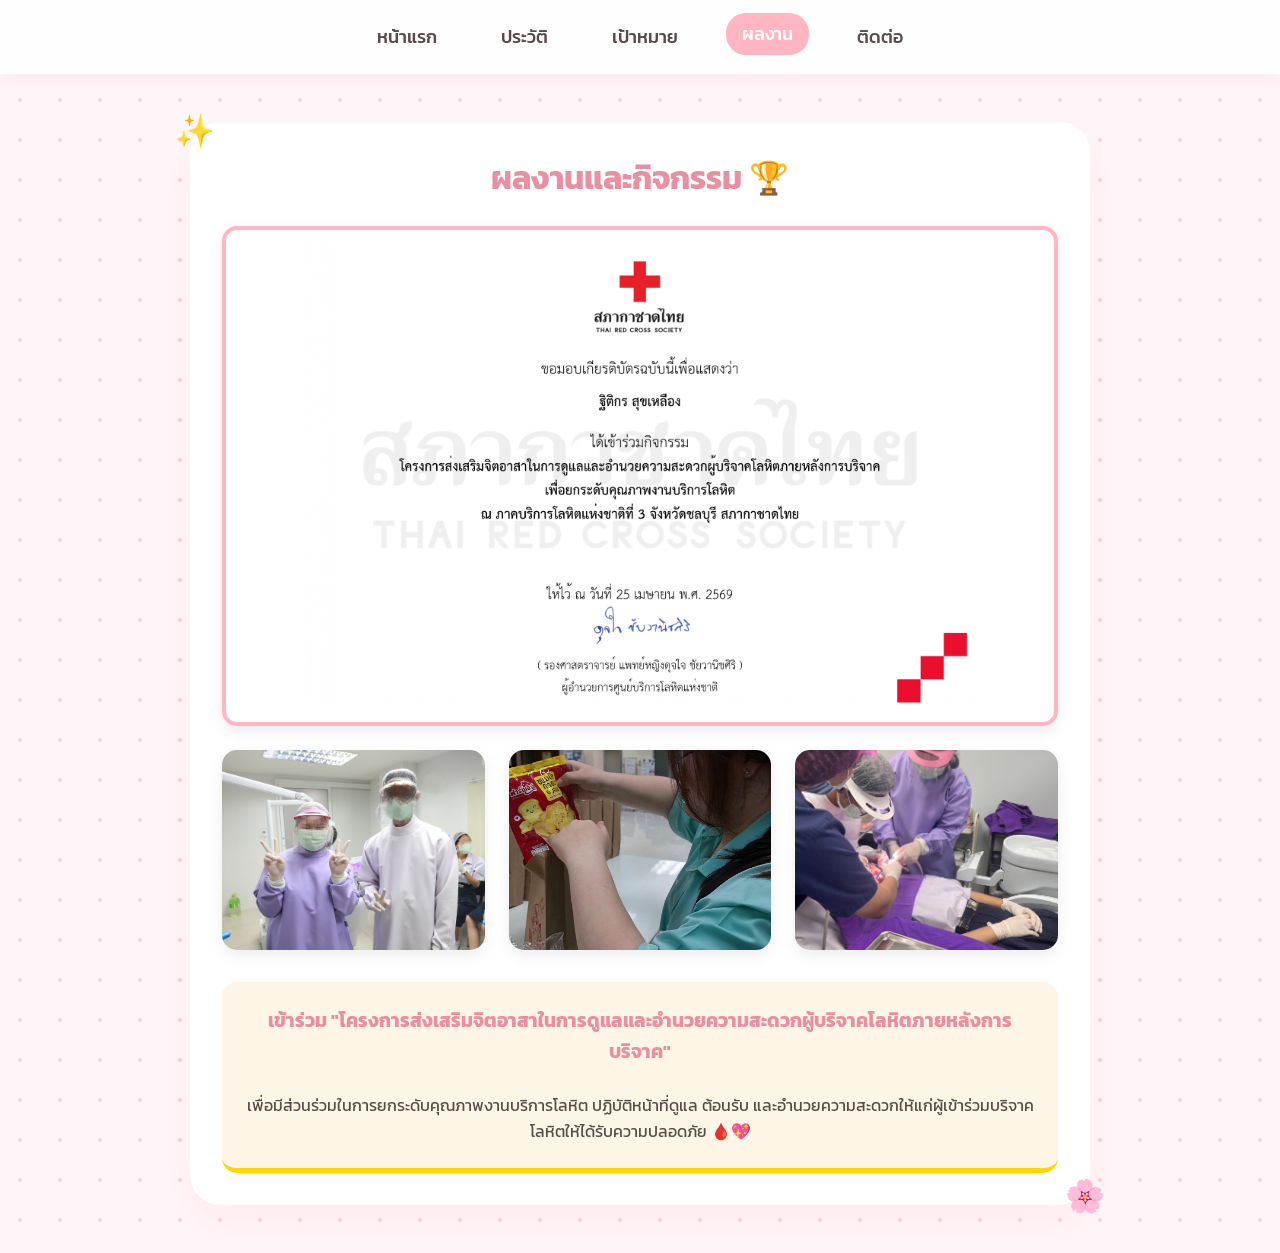
==== commit 5f10044a: "Add files via upload" ====
--- a/portfolio.html
+++ b/portfolio.html
@@ -1,47 +1,46 @@
 <!DOCTYPE html>
 <html lang="th">
 <head>
-    <meta charset="UTF-8">
-    <meta name="viewport" content="width=device-width, initial-scale=1.0">
-    <title>Portfolio - ผลงาน</title>
-    <link rel="stylesheet" href="style.css">
+    <meta charset="UTF-8">
+    <meta name="viewport" content="width=device-width, initial-scale=1.0">
+    <title>Portfolio - ผลงาน</title>
+    <link rel="stylesheet" href="style.css">
 </head>
 <body>
-    
+    
 <nav>
-    <a href="index.html" id="nav-index">หน้าแรก</a>
-    <a href="profile.html" id="nav-profile">ประวัติ</a>
-    <a href="goals.html" id="nav-goals">เป้าหมาย</a>
-    <a href="portfolio.html" id="nav-portfolio">ผลงาน</a>
-    <a href="contact.html" id="nav-contact">ติดต่อ</a>
+    <a href="index.html" id="nav-index">หน้าแรก</a>
+    <a href="profile.html" id="nav-profile">ประวัติ</a>
+    <a href="goals.html" id="nav-goals">เป้าหมาย</a>
+    <a href="portfolio.html" id="nav-portfolio">ผลงาน</a>
+    <a href="contact.html" id="nav-contact">ติดต่อ</a>
 </nav>
 <script>
-    const currentPage = window.location.pathname.split("/").pop() || "index.html";
-    if(currentPage.includes("index")) document.getElementById("nav-index").classList.add("active");
-    if(currentPage.includes("profile")) document.getElementById("nav-profile").classList.add("active");
-    if(currentPage.includes("goals")) document.getElementById("nav-goals").classList.add("active");
-    if(currentPage.includes("portfolio")) document.getElementById("nav-portfolio").classList.add("active");
-    if(currentPage.includes("contact")) document.getElementById("nav-contact").classList.add("active");
+    const currentPage = window.location.pathname.split("/").pop() || "index.html";
+    if(currentPage.includes("index")) document.getElementById("nav-index").classList.add("active");
+    if(currentPage.includes("profile")) document.getElementById("nav-profile").classList.add("active");
+    if(currentPage.includes("goals")) document.getElementById("nav-goals").classList.add("active");
+    if(currentPage.includes("portfolio")) document.getElementById("nav-portfolio").classList.add("active");
+    if(currentPage.includes("contact")) document.getElementById("nav-contact").classList.add("active");
 </script>
 
-    <div class="container animate-pop">
-        
+    <div class="container animate-pop">
+        
 <h1 class="animate-fade-up">ผลงานและกิจกรรม 🏆</h1>
 <div class="gallery">
-    <!-- เน้นภาพเกียรติบัตรโดยใช้ class cert-img -->
-    <img src="ฐิติกร สุขเหลือง.jpg" alt="Certificate" class="animate-fade-up delay-1 cert-img" title="เกียรติบัตร">
-    
-    <img src="S__42901515_0.jpg" alt="Work 2" class="animate-fade-up delay-2">
-    <img src="S__42901516_0.jpg" alt="Work 3" class="animate-fade-up delay-3">
-    <img src="S__42901517_0.jpg" alt="Work 4" class="animate-fade-up delay-4">
-    <img src="S__42901513.jpg" alt="Work 4" class="animate-fade-up delay-4">
+    <!-- เน้นภาพเกียรติบัตรโดยใช้ class cert-img -->
+    <img src="ฐิติกร สุขเหลือง.jpg" alt="Certificate" class="animate-fade-up delay-1 cert-img" title="เกียรติบัตร">
+    
+    <img src="S__42901515_0.jpg" alt="Work 2" class="animate-fade-up delay-2">
+    <img src="S__42901516_0.jpg" alt="Work 3" class="animate-fade-up delay-3">
+    <img src="S__42901517_0.jpg" alt="Work 4" class="animate-fade-up delay-4">
 </div>
 
 <div class="desc-box animate-fade-up delay-4">
-    <strong style="color: #e88fa1; font-size: 1.2rem;">เข้าร่วม "โครงการส่งเสริมจิตอาสาในการดูแลและอำนวยความสะดวกผู้บริจาคโลหิตภายหลังการบริจาค"</strong><br><br>
-    เพื่อมีส่วนร่วมในการยกระดับคุณภาพงานบริการโลหิต ปฏิบัติหน้าที่ดูแล ต้อนรับ และอำนวยความสะดวกให้แก่ผู้เข้าร่วมบริจาคโลหิตให้ได้รับความปลอดภัย 🩸💖
+    <strong style="color: #e88fa1; font-size: 1.2rem;">เข้าร่วม "โครงการส่งเสริมจิตอาสาในการดูแลและอำนวยความสะดวกผู้บริจาคโลหิตภายหลังการบริจาค"</strong><br><br>
+    เพื่อมีส่วนร่วมในการยกระดับคุณภาพงานบริการโลหิต ปฏิบัติหน้าที่ดูแล ต้อนรับ และอำนวยความสะดวกให้แก่ผู้เข้าร่วมบริจาคโลหิตให้ได้รับความปลอดภัย 🩸💖
 </div>
 
-    </div>
+    </div>
 </body>
-</html>
+</html>
--- a/style.css
+++ b/style.css
@@ -1,102 +1,102 @@
 @import url('https://fonts.googleapis.com/css2?family=Kanit:wght@300;400;500;600&display=swap');
 
 :root {
-    --bg-color: #ff6700;
-    --primary-color: #ffb6c1;
-    --text-color: #ff5311;
-    --card-bg: #ffffff;
+    --bg-color: #fff5f8;
+    --primary-color: #ffb6c1;
+    --text-color: #5a4b4b;
+    --card-bg: #ffffff;
 }
 
 * {
-    margin: 0;
-    padding: 0;
-    box-sizing: border-box;
-    font-family: 'Kanit', sans-serif;
+    margin: 0;
+    padding: 0;
+    box-sizing: border-box;
+    font-family: 'Kanit', sans-serif;
 }
 
 body {
-    background-color: var(--bg-color);
-    color: var(--text-color);
-    display: flex;
-    flex-direction: column;
-    min-height: 100vh;
-    overflow-x: hidden;
-    background-image: radial-gradient(#ffced6 2px, transparent 2px);
-    background-size: 40px 40px;
+    background-color: var(--bg-color);
+    color: var(--text-color);
+    display: flex;
+    flex-direction: column;
+    min-height: 100vh;
+    overflow-x: hidden;
+    background-image: radial-gradient(#ffced6 2px, transparent 2px);
+    background-size: 40px 40px;
 }
 
 /* Navigation */
 nav {
-    background-color: rgba(255, 255, 255, 0.9);
-    padding: 1rem 0;
-    position: sticky;
-    top: 0;
-    z-index: 100;
-    box-shadow: 0 4px 15px rgba(255, 182, 193, 0.2);
-    display: flex;
-    justify-content: center;
-    gap: 2rem;
-    backdrop-filter: blur(5px);
+    background-color: rgba(255, 255, 255, 0.9);
+    padding: 1rem 0;
+    position: sticky;
+    top: 0;
+    z-index: 100;
+    box-shadow: 0 4px 15px rgba(255, 182, 193, 0.2);
+    display: flex;
+    justify-content: center;
+    gap: 2rem;
+    backdrop-filter: blur(5px);
 }
 
 nav a {
-    text-decoration: none;
-    color: var(--text-color);
-    font-weight: 500;
-    font-size: 1.1rem;
-    padding: 0.5rem 1rem;
-    border-radius: 20px;
-    transition: all 0.3s ease;
-    position: relative;
+    text-decoration: none;
+    color: var(--text-color);
+    font-weight: 500;
+    font-size: 1.1rem;
+    padding: 0.5rem 1rem;
+    border-radius: 20px;
+    transition: all 0.3s ease;
+    position: relative;
 }
 
 nav a:hover, nav a.active {
-    background-color: var(--primary-color);
-    color: white;
-    transform: translateY(-3px);
+    background-color: var(--primary-color);
+    color: white;
+    transform: translateY(-3px);
 }
 
 /* Animations */
 @keyframes fadeInUp {
-    from {
-        opacity: 0;
-        transform: translateY(30px);
-    }
-    to {
-        opacity: 1;
-        transform: translateY(0);
-    }
+    from {
+        opacity: 0;
+        transform: translateY(30px);
+    }
+    to {
+        opacity: 1;
+        transform: translateY(0);
+    }
 }
 
 @keyframes float {
-    0% { transform: translateY(0px); }
-    50% { transform: translateY(-15px); }
-    100% { transform: translateY(0px); }
+    0% { transform: translateY(0px); }
+    50% { transform: translateY(-15px); }
+    100% { transform: translateY(0px); }
 }
 
 @keyframes popIn {
-    0% { opacity: 0; transform: scale(0.8); }
-    100% { opacity: 1; transform: scale(1); }
+    0% { opacity: 0; transform: scale(0.8); }
+    100% { opacity: 1; transform: scale(1); }
 }
 
 @keyframes wobble {
-    0%, 100% { transform: rotate(0deg); }
-    25% { transform: rotate(-3deg); }
-    75% { transform: rotate(3deg); }
+    0%, 100% { transform: rotate(0deg); }
+    25% { transform: rotate(-3deg); }
+    75% { transform: rotate(3deg); }
 }
 
 .animate-fade-up {
-    animation: fadeInUp 1s ease-out forwards;
-    opacity: 0;
+    animation: fadeInUp 1s ease-out forwards;
+    opacity: 0;
 }
 
 .animate-float {
-    animation: float 4s ease-in-out infinite;
+    animation: float 4s ease-in-out infinite;
 }
 
 .animate-pop {
-    animation: popIn 0.8s cubic-bezier(0.175, 0.885, 0.32, 1.275) forwards;
-    opacity: 0;
+    animation: popIn 0.8s cubic-bezier(0.175, 0.885, 0.32, 1.275) forwards;
+    opacity: 0;
 }
 
 .delay-1 { animation-delay: 0.2s; }
@@ -106,203 +106,202 @@
 
 /* Main Container */
 .container {
-    max-width: 900px;
-    margin: 3rem auto;
-    padding: 2rem;
-    background: var(--card-bg);
-    border-radius: 30px;
-    box-shadow: 0 15px 35px rgba(255, 182, 193, 0.15);
-    flex-grow: 1;
-    position: relative;
+    max-width: 900px;
+    margin: 3rem auto;
+    padding: 2rem;
+    background: var(--card-bg);
+    border-radius: 30px;
+    box-shadow: 0 15px 35px rgba(255, 182, 193, 0.15);
+    flex-grow: 1;
+    position: relative;
 }
 
 .container::before {
-    content: '✨';
-    position: absolute;
-    top: -15px;
-    left: -15px;
-    font-size: 2rem;
-    animation: float 3s infinite;
+    content: '✨';
+    position: absolute;
+    top: -15px;
+    left: -15px;
+    font-size: 2rem;
+    animation: float 3s infinite;
 }
 
 .container::after {
-    content: '🌸';
-    position: absolute;
-    bottom: -15px;
-    right: -15px;
-    font-size: 2rem;
-    animation: float 3s infinite reverse;
+    content: '🌸';
+    position: absolute;
+    bottom: -15px;
+    right: -15px;
+    font-size: 2rem;
+    animation: float 3s infinite reverse;
 }
 
 h1, h2, h3 {
-    color: #e88fa1;
-    margin-bottom: 1.5rem;
-    text-align: center;
+    color: #e88fa1;
+    margin-bottom: 1.5rem;
+    text-align: center;
 }
 
 /* Page Specific Styles */
 .hero {
-    text-align: center;
-    padding: 2rem 0;
+    text-align: center;
+    padding: 2rem 0;
 }
 
 .hero img {
-    width: 250px;
-    height: 250px;
-    border-radius: 50%;
-    object-fit: cover;
-    border: 8px solid #ffe4e1;
-    box-shadow: 0 10px 25px rgba(255, 182, 193, 0.4);
-    margin-bottom: 2rem;
-    transition: transform 0.3s;
+    width: 250px;
+    height: 250px;
+    border-radius: 50%;
+    object-fit: cover;
+    border: 8px solid #ffe4e1;
+    box-shadow: 0 10px 25px rgba(255, 182, 193, 0.4);
+    margin-bottom: 2rem;
+    transition: transform 0.3s;
 }
 
 .hero img:hover {
-    transform: scale(1.05) rotate(5deg);
+    transform: scale(1.05) rotate(5deg);
 }
 
 /* Profile List */
 .profile-list {
-    list-style: none;
-    font-size: 1.2rem;
-    line-height: 2;
+    list-style: none;
+    font-size: 1.2rem;
+    line-height: 2;
 }
 
 .profile-list li {
-    background: #fffafa;
-    margin-bottom: 1rem;
-    padding: 1rem 1.5rem;
-    border-radius: 15px;
-    border-left: 5px solid var(--primary-color);
-    transition: all 0.3s ease;
+    background: #fffafa;
+    margin-bottom: 1rem;
+    padding: 1rem 1.5rem;
+    border-radius: 15px;
+    border-left: 5px solid var(--primary-color);
+    transition: all 0.3s ease;
 }
 
 .profile-list li:hover {
-    transform: translateX(10px);
-    background: #ffe4e1;
+    transform: translateX(10px);
+    background: #ffe4e1;
 }
 
 .label {
-    font-weight: 600;
-    color: #e88fa1;
-    margin-right: 10px;
+    font-weight: 600;
+    color: #e88fa1;
+    margin-right: 10px;
 }
 
 /* Goals */
 .uni-emblem {
-    display: block;
-    margin: 0 auto 2rem;
-    width: 150px;
-    filter: drop-shadow(0 10px 15px rgba(0,0,0,0.1));
+    display: block;
+    margin: 0 auto 2rem;
+    width: 150px;
+    filter: drop-shadow(0 10px 15px rgba(0,0,0,0.1));
 }
 
 .sop-box, .why-box {
-    background: #fff5f8;
-    padding: 2rem;
-    border-radius: 20px;
-    margin-bottom: 2rem;
-    border: 2px dashed #ffb6c1;
-    position: relative;
-    line-height: 1.8;
+    background: #fff5f8;
+    padding: 2rem;
+    border-radius: 20px;
+    margin-bottom: 2rem;
+    border: 2px dashed #ffb6c1;
+    position: relative;
+    line-height: 1.8;
 }
 
 .sop-box::before {
-    content: '💭';
-    position: absolute;
-    top: -15px;
-    left: 20px;
-    font-size: 2rem;
+    content: '💭';
+    position: absolute;
+    top: -15px;
+    left: 20px;
+    font-size: 2rem;
 }
 
 /* Portfolio */
 .gallery {
-    display: grid;
-    grid-template-columns: repeat(auto-fit, minmax(250px, 1fr));
-    gap: 1.5rem;
-    margin-bottom: 2rem;
+    display: grid;
+    grid-template-columns: repeat(auto-fit, minmax(250px, 1fr));
+    gap: 1.5rem;
+    margin-bottom: 2rem;
 }
 
 .gallery img {
-    width: 100%;
-    height: 200px;
-    object-fit: cover;
-    border-radius: 15px;
-    transition: all 0.4s ease;
-    box-shadow: 0 5px 15px rgba(0,0,0,0.08);
-    cursor: pointer;
+    width: 100%;
+    height: 200px;
+    object-fit: cover;
+    border-radius: 15px;
+    transition: all 0.4s ease;
+    box-shadow: 0 5px 15px rgba(0,0,0,0.08);
+    cursor: pointer;
 }
 
 .gallery img:hover {
-    transform: scale(1.05);
-    z-index: 10;
-    box-shadow: 0 15px 30px rgba(255, 182, 193, 0.4);
+    transform: scale(1.05);
+    z-index: 10;
+    box-shadow: 0 15px 30px rgba(255, 182, 193, 0.4);
 }
 
 .desc-box {
-    background: #fdf5e6;
-    padding: 1.5rem;
-    border-radius: 15px;
-    text-align: center;
-    line-height: 1.6;
-    border-bottom: 5px solid #ffd700;
+    background: #fdf5e6;
+    padding: 1.5rem;
+    border-radius: 15px;
+    text-align: center;
+    line-height: 1.6;
+    border-bottom: 5px solid #ffd700;
 }
 
 /* Contact */
 .contact-container {
-    display: flex;
-    flex-direction: column;
-    align-items: center;
-    gap: 1.5rem;
+    display: flex;
+    flex-direction: column;
+    align-items: center;
+    gap: 1.5rem;
 }
 
 .contact-item {
-    display: flex;
-    align-items: center;
-    width: 100%;
-    max-width: 400px;
-    background: white;
-    padding: 1rem 1.5rem;
-    border-radius: 50px;
-    box-shadow: 0 5px 15px rgba(0,0,0,0.05);
-    transition: all 0.3s;
-    border: 2px solid transparent;
-    text-decoration: none;
-    color: inherit;
-    cursor: pointer;
-    opacity: 1 !important;
+    display: flex;
+    align-items: center;
+    width: 100%;
+    max-width: 400px;
+    background: white;
+    padding: 1rem 1.5rem;
+    border-radius: 50px;
+    box-shadow: 0 5px 15px rgba(0,0,0,0.05);
+    transition: all 0.3s;
+    border: 2px solid transparent;
+    text-decoration: none;
+    color: inherit;
+    cursor: pointer;
+    opacity: 1 !important;
 }
 
 .contact-item:hover {
-    border-color: var(--primary-color);
-    transform: translateY(-5px);
-    background-color: #fff5f8;
-    opacity: 1 !important;
+    border-color: var(--primary-color);
+    transform: translateY(-5px);
+    background-color: #fff5f8;
+    opacity: 1 !important;
 }
 
 .contact-item * {
-    opacity: 1 !important;
+    opacity: 1 !important;
 }
 
 .contact-icon {
-    font-size: 1.5rem;
-    margin-right: 1rem;
-    background: #ffe4e1;
-    width: 40px;
-    height: 40px;
-    display: flex;
-    align-items: center;
-    justify-content: center;
-    border-radius: 50%;
+    font-size: 1.5rem;
+    margin-right: 1rem;
+    background: #ffe4e1;
+    width: 40px;
+    height: 40px;
+    display: flex;
+    align-items: center;
+    justify-content: center;
+    border-radius: 50%;
 }
 
 /* Certificate image highlight */
 .cert-img {
-    grid-column: 1 / -1;
-    height: auto !important;
-    max-height: 500px;
-    object-fit: contain !important;
-    border: 4px solid #ffb6c1;
-    background-color: #fff;
-    padding: 10px;
-}
-
+    grid-column: 1 / -1;
+    height: auto !important;
+    max-height: 500px;
+    object-fit: contain !important;
+    border: 4px solid #ffb6c1;
+    background-color: #fff;
+    padding: 10px;
+}
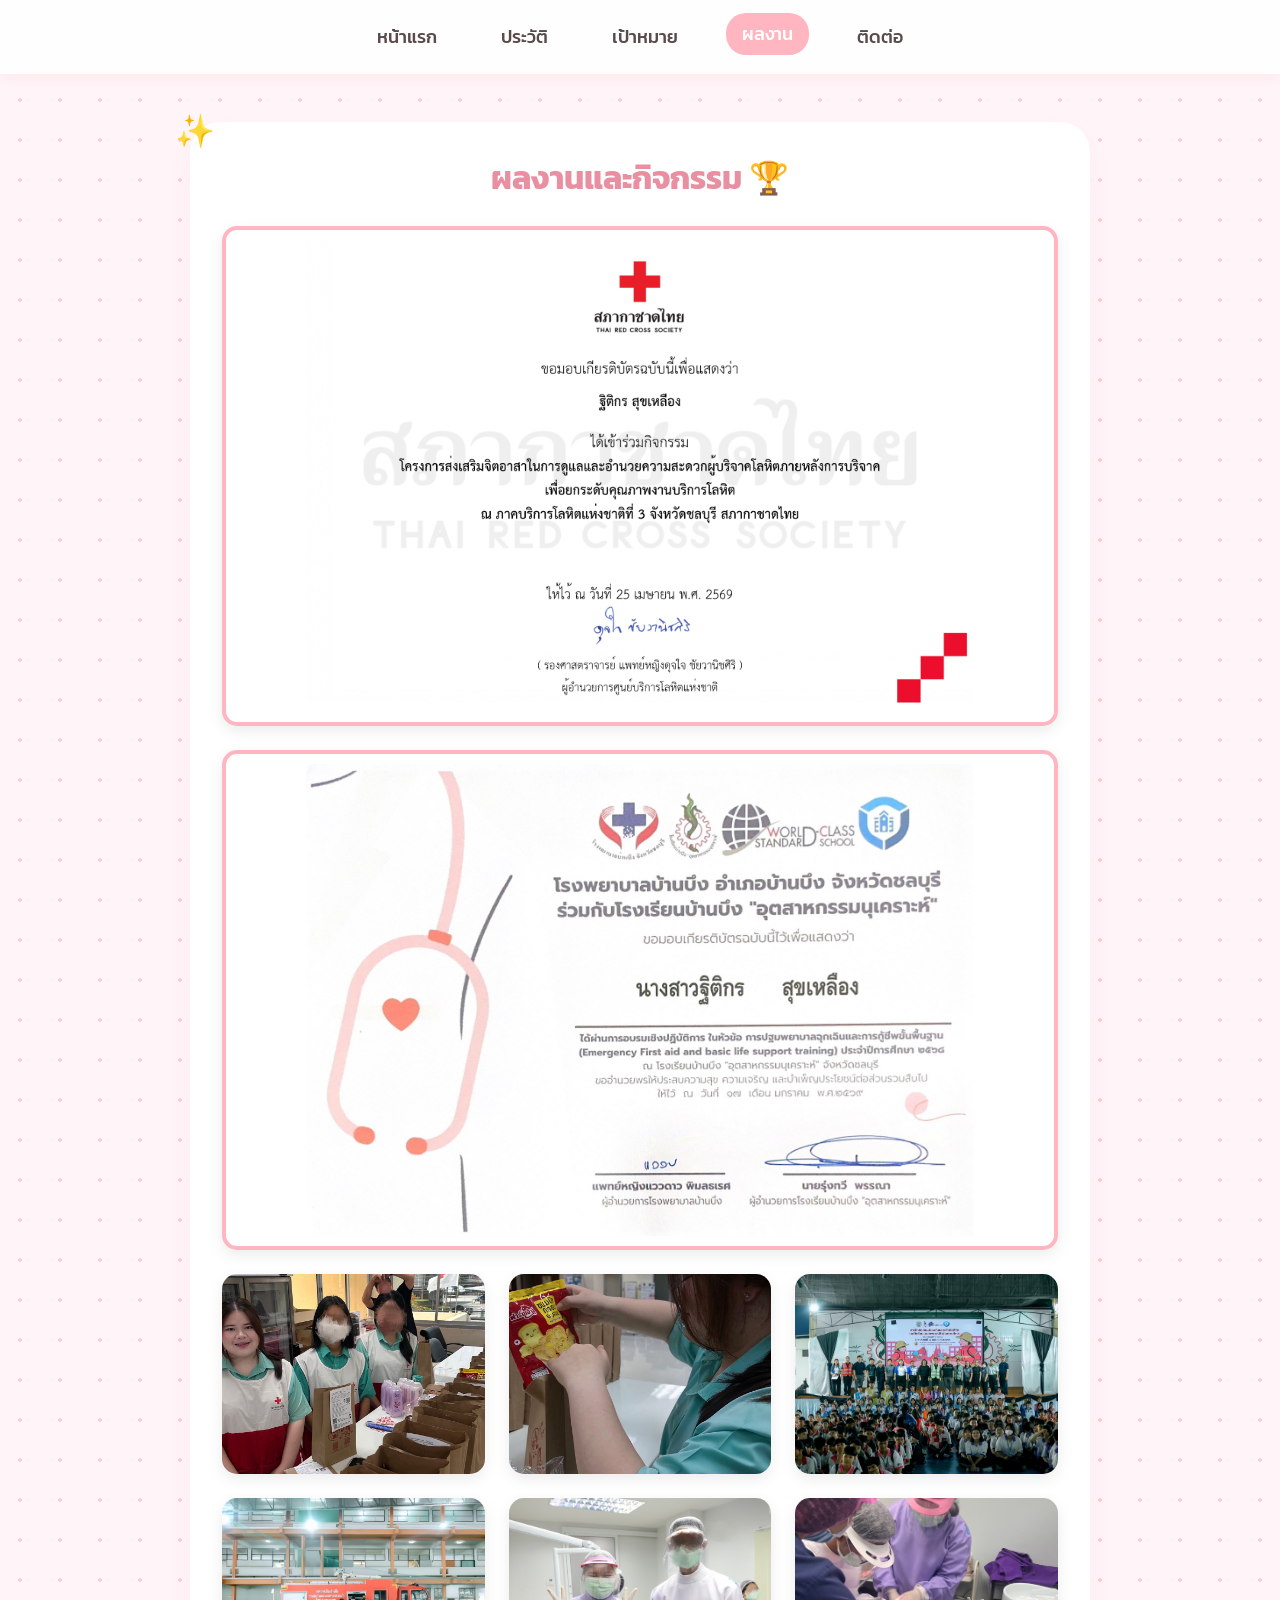
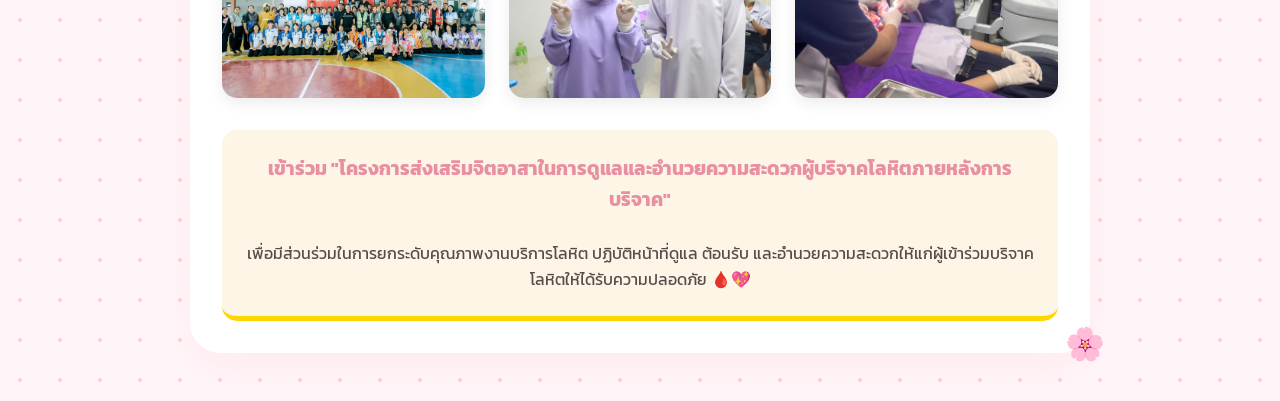
==== commit e3808125: "Update portfolio.html" ====
--- a/portfolio.html
+++ b/portfolio.html
@@ -28,12 +28,20 @@
         
 <h1 class="animate-fade-up">ผลงานและกิจกรรม 🏆</h1>
 <div class="gallery">
-    <!-- เน้นภาพเกียรติบัตรโดยใช้ class cert-img -->
-    <img src="ฐิติกร สุขเหลือง.jpg" alt="Certificate" class="animate-fade-up delay-1 cert-img" title="เกียรติบัตร">
+    <!-- ภาพบนสุด ใหญ่สุด -->
+    <img src="ฐิติกร สุขเหลือง.jpg" alt="Certificate 1" class="animate-fade-up delay-1 cert-img" title="เกียรติบัตร">
     
-    <img src="S__42901515_0.jpg" alt="Work 2" class="animate-fade-up delay-2">
-    <img src="S__42901516_0.jpg" alt="Work 3" class="animate-fade-up delay-3">
-    <img src="S__42901517_0.jpg" alt="Work 4" class="animate-fade-up delay-4">
+    <!-- ภาพรองลงมา ใหญ่รองลงมา -->
+    <img src="S__3842058.jpg" alt="Work 2" class="animate-fade-up delay-2 cert-img" title="ผลงาน">
+    
+    <!-- ภาพเรียงขนาดตาราง -->
+    <img src="S__42901513_0.jpg" alt="Work 3" class="animate-fade-up delay-3">
+    <img src="S__42901516_0.jpg" alt="Work 4" class="animate-fade-up delay-3">
+    <img src="S__3842054.jpg" alt="Work 5" class="animate-fade-up delay-4">
+    
+    <img src="S__3842055.jpg" alt="Work 6" class="animate-fade-up delay-4">
+    <img src="S__42901515_0.jpg" alt="Work 7" class="animate-fade-up delay-4">
+    <img src="S__42901517_0.jpg" alt="Work 8" class="animate-fade-up delay-4">
 </div>
 
 <div class="desc-box animate-fade-up delay-4">
@@ -43,4 +51,4 @@
 
     </div>
 </body>
-</html>+</html>
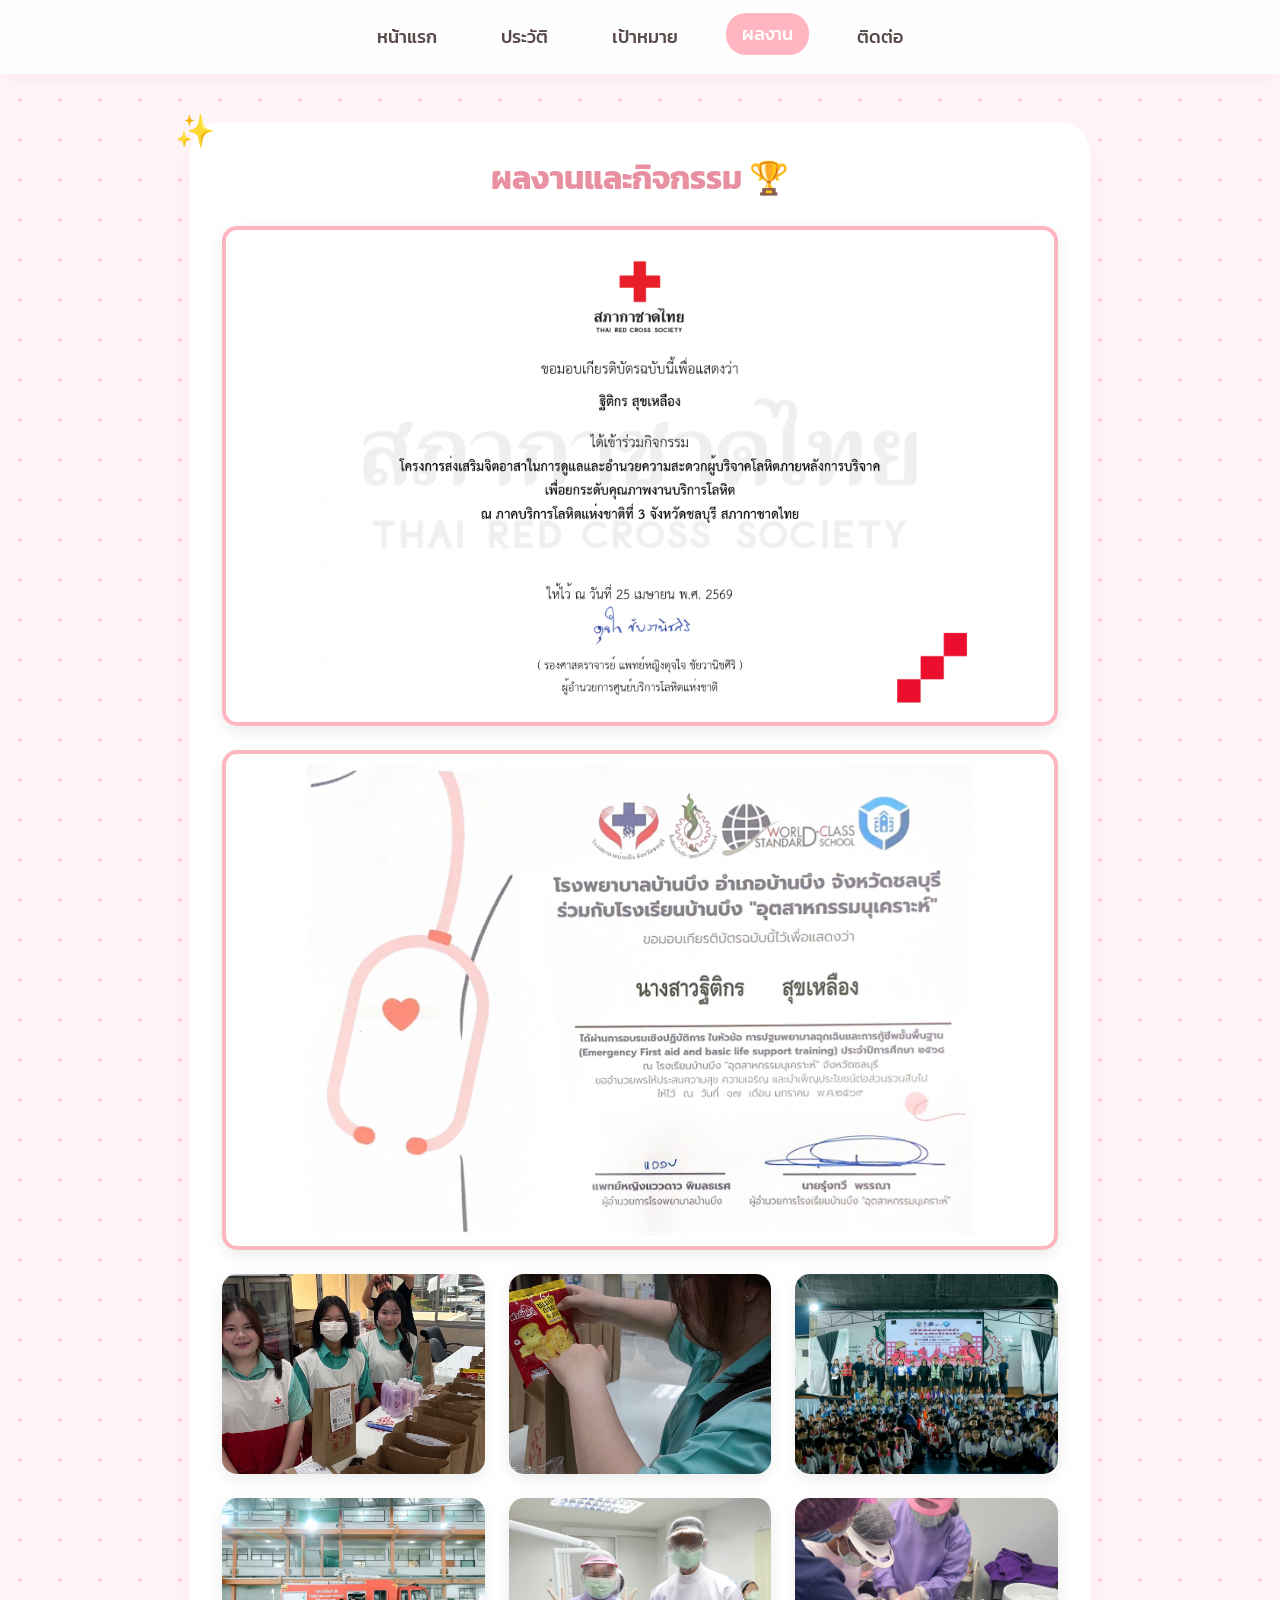
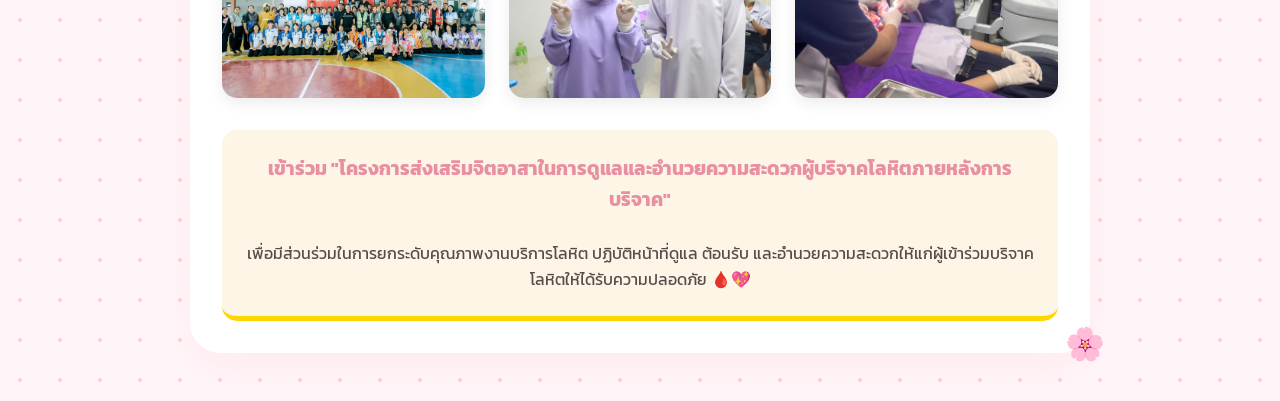
==== commit 44cdd89f: "Update portfolio.html" ====
--- a/portfolio.html
+++ b/portfolio.html
@@ -35,7 +35,7 @@
     <img src="S__3842058.jpg" alt="Work 2" class="animate-fade-up delay-2 cert-img" title="ผลงาน">
     
     <!-- ภาพเรียงขนาดตาราง -->
-    <img src="S__42901513_0.jpg" alt="Work 3" class="animate-fade-up delay-3">
+    <img src="S__13.jpg" alt="Work 3" class="animate-fade-up delay-3">
     <img src="S__42901516_0.jpg" alt="Work 4" class="animate-fade-up delay-3">
     <img src="S__3842054.jpg" alt="Work 5" class="animate-fade-up delay-4">
     
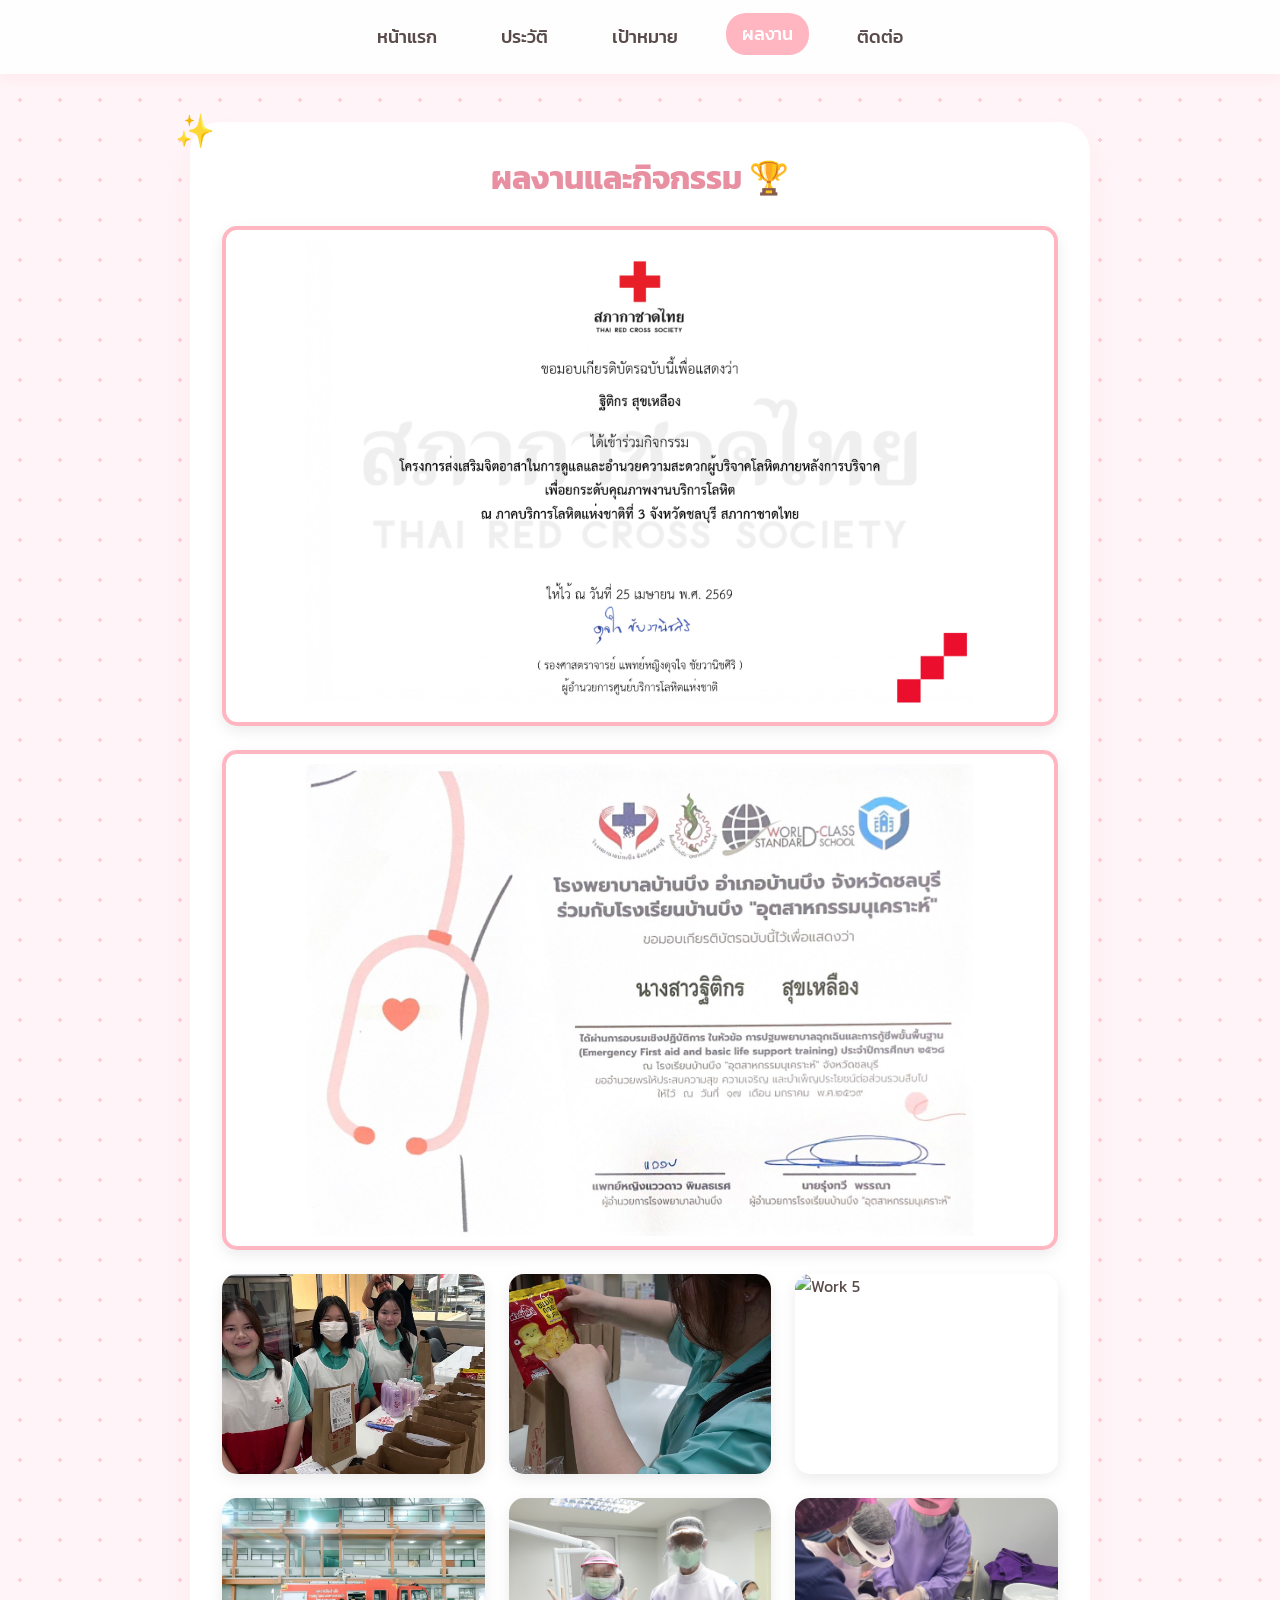
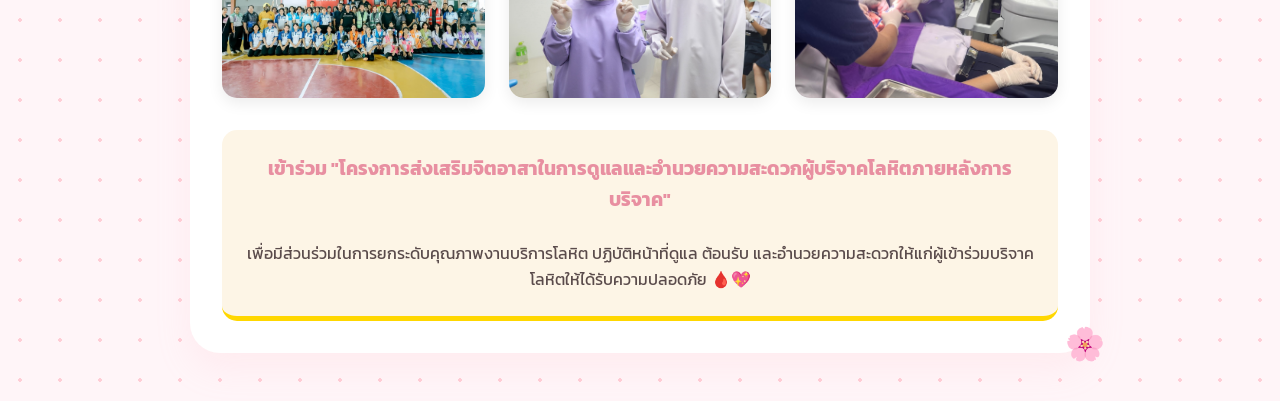
==== commit 0023aa68: "Update portfolio.html" ====
--- a/portfolio.html
+++ b/portfolio.html
@@ -37,9 +37,9 @@
     <!-- ภาพเรียงขนาดตาราง -->
     <img src="S__13.jpg" alt="Work 3" class="animate-fade-up delay-3">
     <img src="S__42901516_0.jpg" alt="Work 4" class="animate-fade-up delay-3">
-    <img src="S__3842054.jpg" alt="Work 5" class="animate-fade-up delay-4">
+    <img src="S__3850244_0.jpg" alt="Work 5" class="animate-fade-up delay-4">
     
-    <img src="S__3842055.jpg" alt="Work 6" class="animate-fade-up delay-4">
+    <img src="S__3850245_0.jpg" alt="Work 6" class="animate-fade-up delay-4">
     <img src="S__42901515_0.jpg" alt="Work 7" class="animate-fade-up delay-4">
     <img src="S__42901517_0.jpg" alt="Work 8" class="animate-fade-up delay-4">
 </div>
